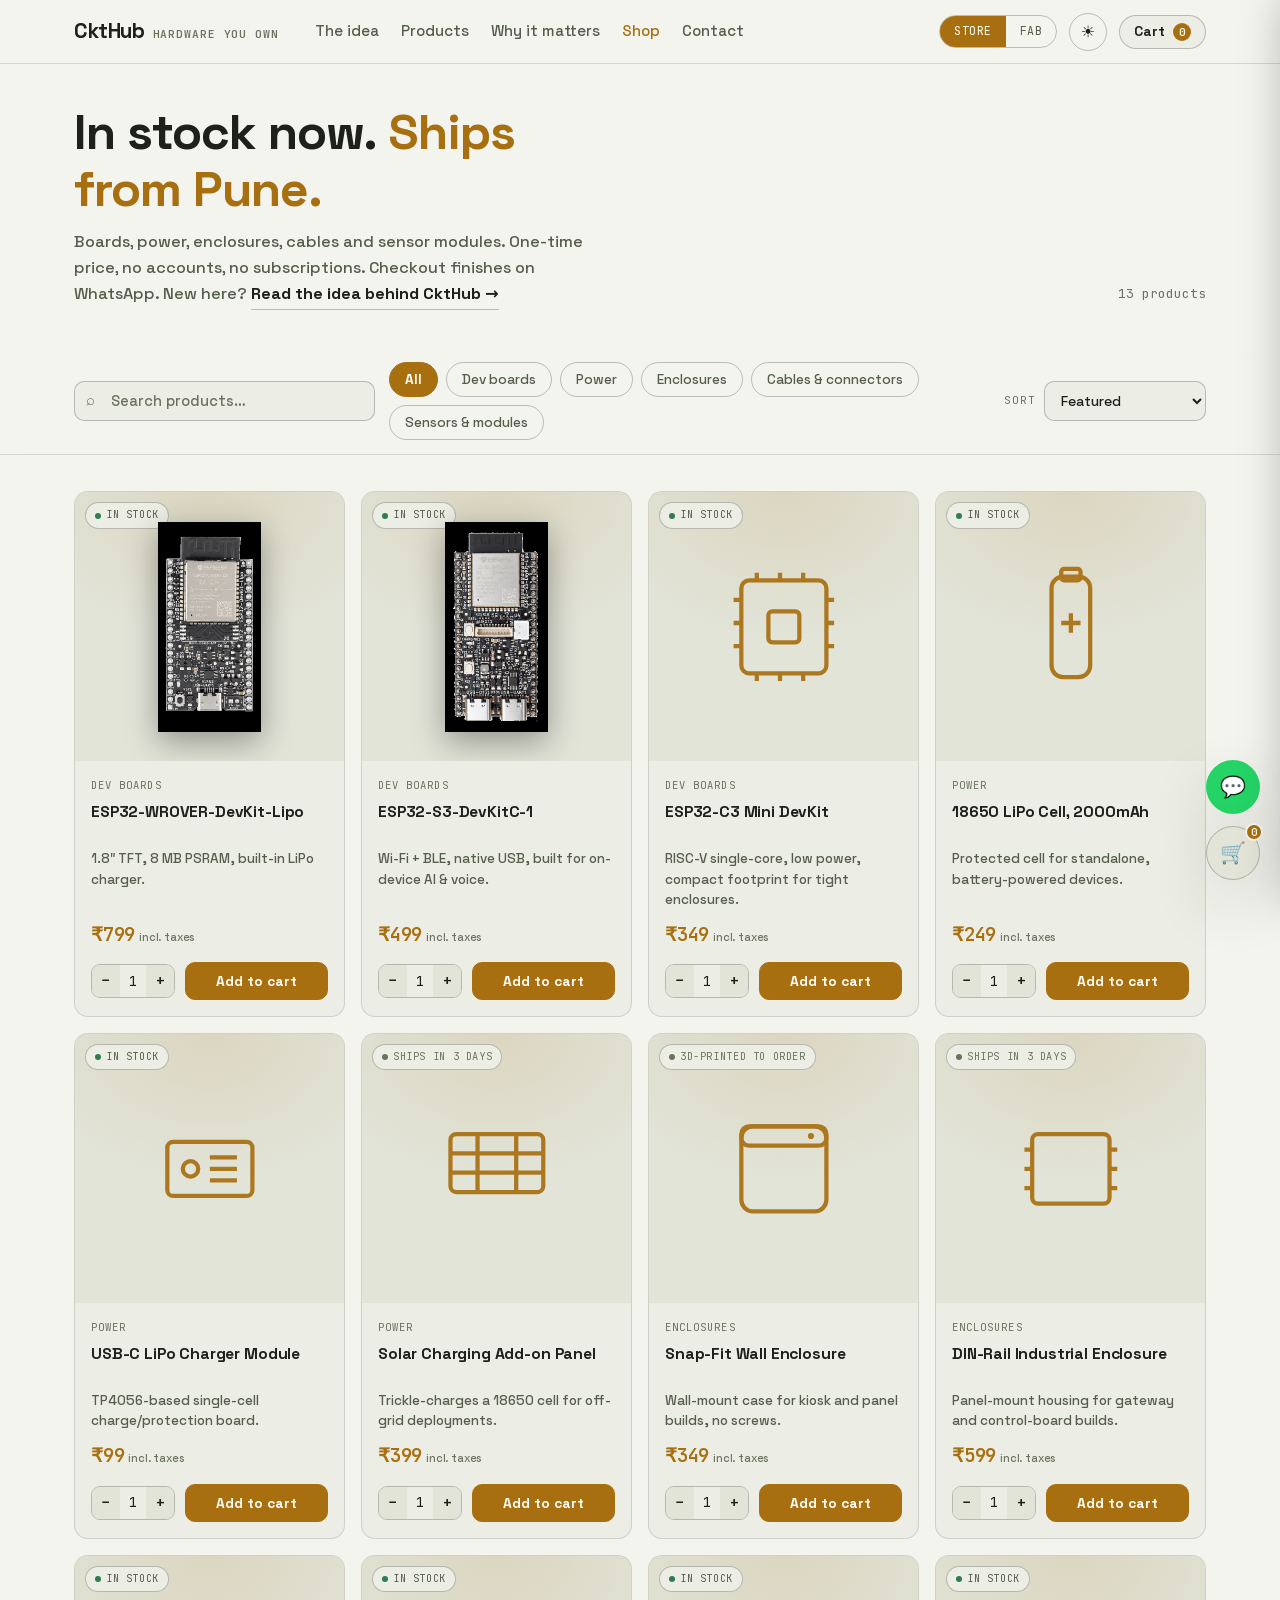
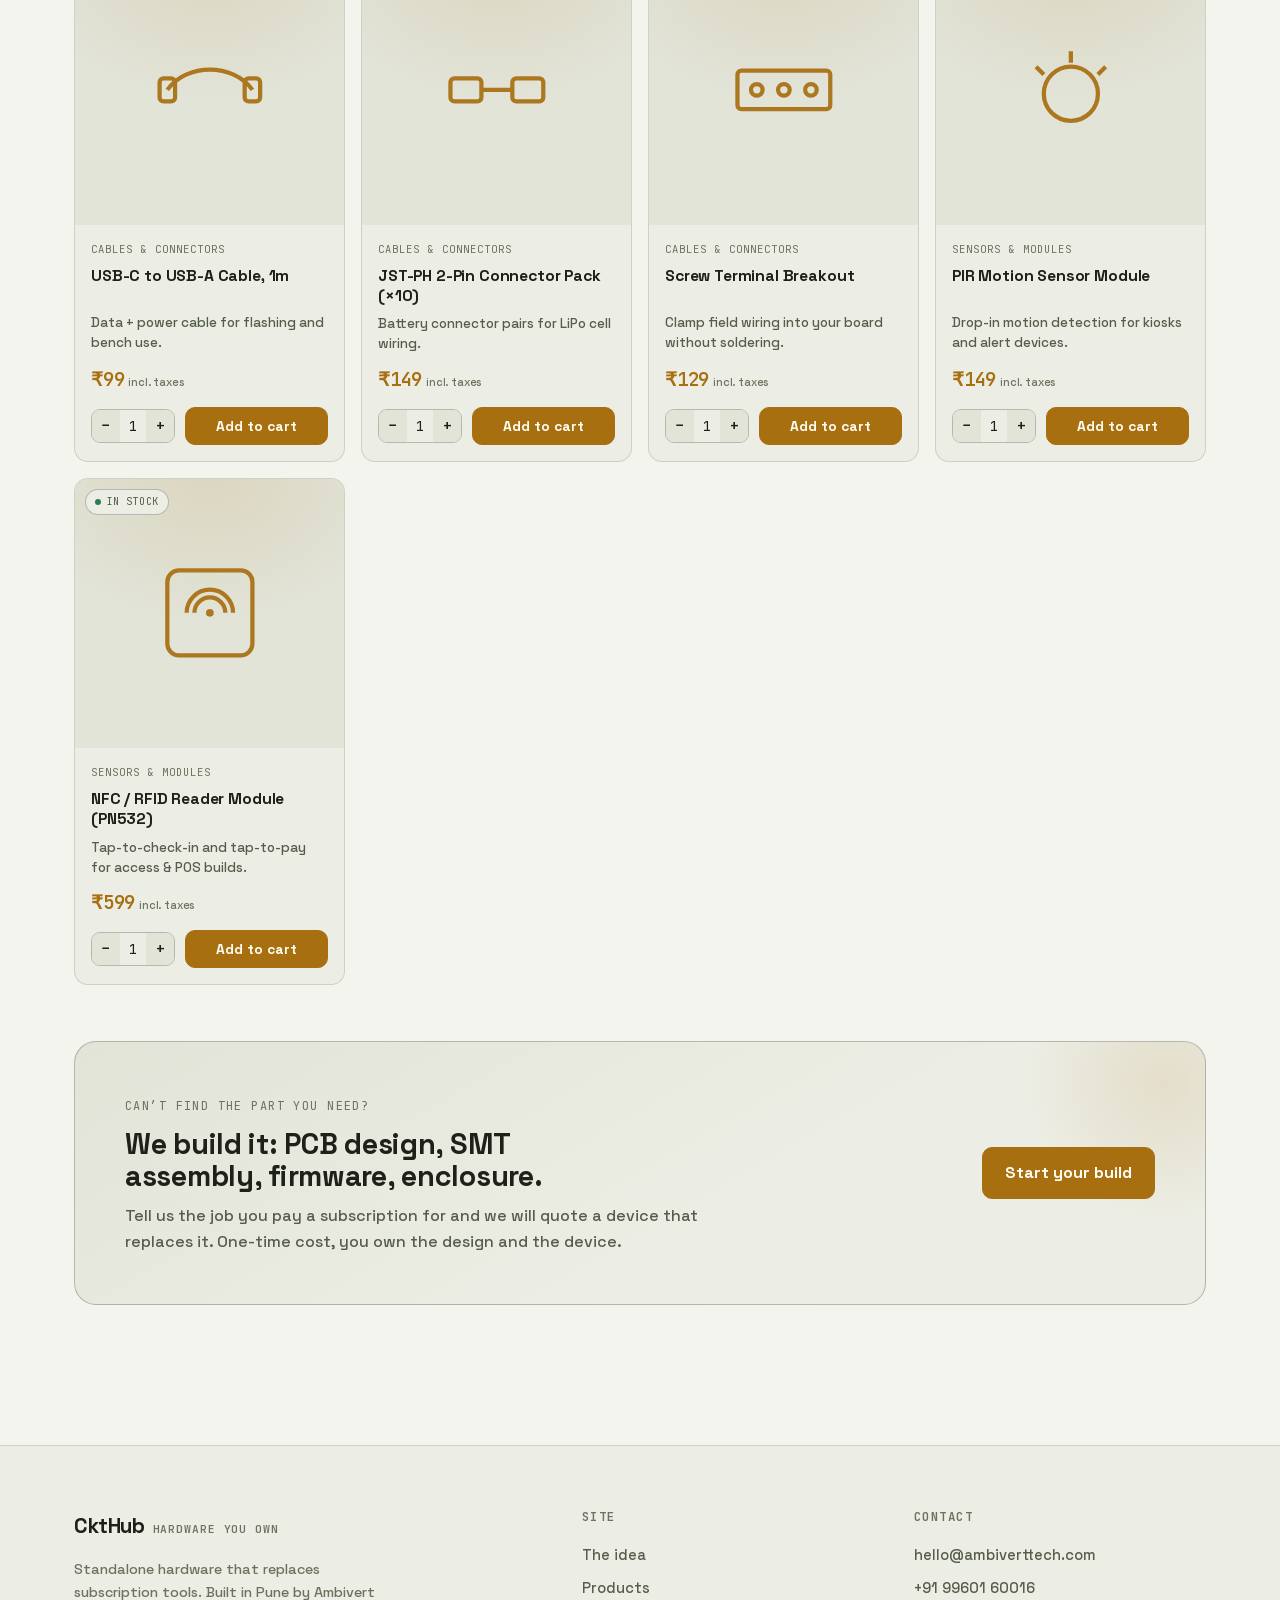
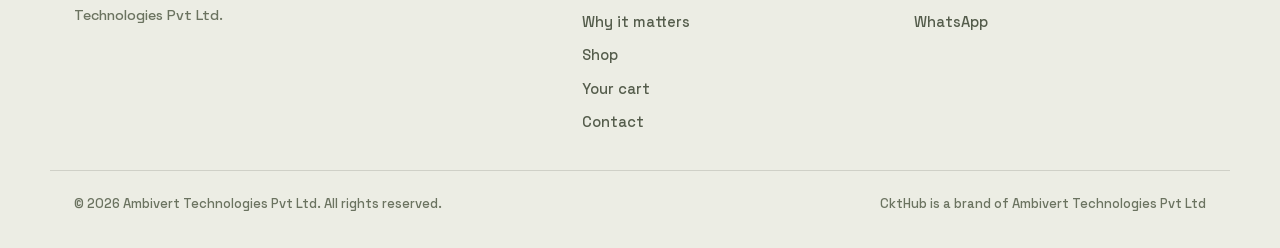
==== index.html @ fc507eec "Add files via upload" ====
<!doctype html>
<html lang="en" data-theme="dark">
<head>
<meta charset="UTF-8">
<meta name="viewport" content="width=device-width, initial-scale=1.0">
<title>CktHub — Boards, power, enclosures &amp; connectors. Own the device.</title>
<link rel="icon" href="data:image/svg+xml,%3Csvg xmlns='http://www.w3.org/2000/svg' viewBox='0 0 32 32'%3E%3Crect width='32' height='32' rx='7' fill='%23E3A83C'/%3E%3Ctext x='16' y='22' font-family='Helvetica,Arial,sans-serif' font-size='17' font-weight='700' fill='%23191204' text-anchor='middle'%3EC%3C/text%3E%3C/svg%3E">
<meta name="description" content="Shop CktHub hardware: ESP32 dev boards, power modules, enclosures, cables and sensor breakouts. One-time price, ships from Pune. No subscriptions.">
<meta name="robots" content="index, follow">
<link rel="canonical" href="https://ckthub.com/">
<meta property="og:type" content="website">
<meta property="og:title" content="CktHub — Own the device">
<meta property="og:description" content="ESP32 boards, power, enclosures, cables and sensors. One-time price, ships from Pune.">
<meta property="og:url" content="https://ckthub.com/">
<meta property="og:image" content="https://ckthub.com/wrover-devkit.png">
<meta name="twitter:card" content="summary_large_image">
<meta name="theme-color" content="#0A0D0B">
<script>document.documentElement.classList.add('js');</script>
<style>
@font-face{font-family:'Space Grotesk';font-style:normal;font-weight:500;font-display:swap;src:url(fonts/space-grotesk-latin.woff2) format('woff2')}
@font-face{font-family:'Space Grotesk';font-style:normal;font-weight:700;font-display:swap;src:url(fonts/space-grotesk-latin.woff2) format('woff2')}
@font-face{font-family:'JetBrains Mono';font-style:normal;font-weight:400;font-display:swap;src:url(fonts/jetbrains-mono-latin.woff2) format('woff2')}
@font-face{font-family:'JetBrains Mono';font-style:normal;font-weight:600;font-display:swap;src:url(fonts/jetbrains-mono-latin.woff2) format('woff2')}

/* ============ tokens (same as index.html) ============ */
:root{
  --bg:#0A0D0B; --bg-2:#10140F; --bg-3:#161B14;
  --line:rgba(233,237,220,.10); --line-2:rgba(233,237,220,.18);
  --text:#EAEDE2; --text-2:#A7AE9F; --text-3:#8A9280;
  --accent:#E3A83C; --accent-ink:#191204; --accent-soft:rgba(227,168,60,.13);
  --ok:#63C48F; --bad:#E06C4F;
  --r:14px;
  --fd:'Space Grotesk',system-ui,-apple-system,'Segoe UI',sans-serif;
  --fm:'JetBrains Mono',ui-monospace,SFMono-Regular,Menlo,monospace;
  --shadow:0 24px 70px rgba(0,0,0,.5);
  --maxw:1180px;
  --nav-h:64px;
}
[data-theme="light"]{
  --bg:#F4F4EE; --bg-2:#ECEDE4; --bg-3:#E2E4D8;
  --line:rgba(29,33,26,.14); --line-2:rgba(29,33,26,.26);
  --text:#1D211A; --text-2:#555D4C; --text-3:#6B7360;
  --accent:#A86F10; --accent-ink:#FFFDF4; --accent-soft:rgba(168,111,16,.12);
  --ok:#2E7D4F; --bad:#B23A1E;
  --shadow:0 24px 60px rgba(40,50,30,.16);
}

/* ============ base ============ */
*,*::before,*::after{box-sizing:border-box}
html{scroll-behavior:smooth}
body{margin:0;background:var(--bg);color:var(--text);font-family:var(--fd);font-size:16px;line-height:1.6;-webkit-font-smoothing:antialiased;transition:background .3s,color .3s}
::selection{background:var(--accent);color:var(--accent-ink)}
img,svg{max-width:100%;display:block}
a{color:inherit}
h1,h2,h3,h4{margin:0;line-height:1.14;letter-spacing:-.01em;font-weight:700}
p{margin:0}
button{font-family:inherit;cursor:pointer}
.wrap{max-width:var(--maxw);margin:0 auto;padding:0 24px}
:focus-visible{outline:2px solid var(--accent);outline-offset:2px;border-radius:4px}
.skip-link{position:absolute;left:-999px;top:8px;z-index:200;background:var(--accent);color:var(--accent-ink);padding:8px 14px;border-radius:8px;font-weight:700;text-decoration:none}
.skip-link:focus{left:8px}
.js .rv{opacity:0;transform:translateY(16px);transition:opacity .55s cubic-bezier(.16,1,.3,1),transform .55s cubic-bezier(.16,1,.3,1)}
.js .rv.in{opacity:1;transform:none}

/* ============ buttons ============ */
.btn{display:inline-flex;align-items:center;justify-content:center;gap:8px;background:var(--accent);color:var(--accent-ink);border:1px solid var(--accent);border-radius:10px;padding:12px 22px;font-weight:700;font-size:1rem;text-decoration:none;transition:transform .18s cubic-bezier(.16,1,.3,1),box-shadow .18s,filter .18s;white-space:nowrap}
.btn:hover{filter:brightness(1.07);box-shadow:0 8px 28px var(--accent-soft)}
.btn:active{transform:scale(.97)}
.btn.ghost{background:transparent;color:var(--text);border-color:var(--line-2)}
.btn.ghost:hover{border-color:var(--accent);color:var(--accent)}
.btn.sm{padding:9px 16px;font-size:.88rem;border-radius:9px}
.tlink{display:inline-flex;align-items:center;gap:6px;color:var(--text);font-weight:700;text-decoration:none;border-bottom:1px solid var(--line-2);padding-bottom:2px;transition:color .2s,border-color .2s}
.tlink:hover{color:var(--accent);border-color:var(--accent)}

/* ============ nav ============ */
.nav{position:fixed;inset:0 0 auto 0;z-index:90;height:var(--nav-h);background:color-mix(in srgb,var(--bg) 84%,transparent);backdrop-filter:blur(14px);-webkit-backdrop-filter:blur(14px);border-bottom:1px solid var(--line)}
@media (prefers-reduced-transparency:reduce){.nav{background:var(--bg)}}
.nav-in{max-width:var(--maxw);margin:0 auto;padding:0 24px;height:100%;display:flex;align-items:center;gap:28px}
.brand{display:flex;align-items:baseline;gap:8px;text-decoration:none;font-weight:700;font-size:1.3rem;letter-spacing:-.02em}
.brand .tag{font-family:var(--fm);font-size:.7rem;color:var(--text-3);letter-spacing:.08em;text-transform:uppercase}
.navlinks{display:flex;gap:22px;list-style:none;margin:0;padding:0;margin-left:8px}
.navlinks a{color:var(--text-2);text-decoration:none;font-size:.95rem;font-weight:500;transition:color .2s}
.navlinks a:hover{color:var(--accent)}
.navlinks a.active{color:var(--accent)}
.nav-right{margin-left:auto;display:flex;align-items:center;gap:12px}
.seg{display:flex;border:1px solid var(--line-2);border-radius:999px;overflow:hidden}
.seg a{font-family:var(--fm);font-size:.72rem;text-decoration:none;padding:6px 14px;color:var(--text-2);letter-spacing:.04em;text-transform:uppercase}
.seg a.active{background:var(--accent);color:var(--accent-ink)}
.seg a:not(.active):hover{color:var(--text)}
.icon-btn{background:transparent;border:1px solid var(--line-2);border-radius:999px;width:38px;height:38px;display:inline-flex;align-items:center;justify-content:center;color:var(--text);font-size:1rem;transition:border-color .2s,color .2s}
.icon-btn:hover{border-color:var(--accent);color:var(--accent)}
.cart-chip{display:inline-flex;align-items:center;gap:8px;background:var(--bg-2);border:1px solid var(--line-2);color:var(--text);border-radius:999px;padding:7px 14px;font-size:.85rem;font-weight:600;transition:border-color .2s}
.cart-chip:hover{border-color:var(--accent)}
.cart-chip .cnt{background:var(--accent);color:var(--accent-ink);border-radius:999px;font-family:var(--fm);font-size:.7rem;min-width:18px;height:18px;display:inline-flex;align-items:center;justify-content:center;padding:0 5px}
.burger{display:none;background:none;border:none;color:var(--text);font-size:1.3rem;width:38px;height:38px}
.mobile-menu{position:fixed;top:var(--nav-h);left:0;right:0;z-index:89;background:var(--bg);border-bottom:1px solid var(--line);display:none;flex-direction:column;padding:12px 24px 18px}
.mobile-menu.open{display:flex}
.mobile-menu a{padding:10px 0;color:var(--text);text-decoration:none;font-weight:600;border-bottom:1px solid var(--line)}
.mobile-menu a:last-child{border-bottom:none}
.mobile-menu .seg{width:fit-content;margin-top:12px}

/* ============ shop hero ============ */
.shop-hero{max-width:var(--maxw);margin:0 auto;padding:calc(var(--nav-h) + 40px) 24px 8px;display:flex;align-items:flex-end;justify-content:space-between;gap:24px;flex-wrap:wrap}
.shop-hero h1{font-size:clamp(2rem,4.4vw,3.1rem);letter-spacing:-.02em;max-width:16ch}
.shop-hero h1 .up{color:var(--accent)}
.shop-hero p{color:var(--text-2);max-width:48ch;margin-top:12px;font-size:1.02rem}
.shop-hero .count{font-family:var(--fm);font-size:.82rem;color:var(--text-3);white-space:nowrap;padding-bottom:6px}

/* ============ toolbar ============ */
.toolbar{position:sticky;top:var(--nav-h);z-index:40;background:color-mix(in srgb,var(--bg) 92%,transparent);backdrop-filter:blur(10px);border-bottom:1px solid var(--line);margin-top:30px}
.toolbar-in{max-width:var(--maxw);margin:0 auto;padding:14px 24px;display:flex;align-items:center;gap:14px;flex-wrap:wrap}
.search{position:relative;flex:1;min-width:200px;max-width:320px}
.search input{width:100%;background:var(--bg-2);border:1px solid var(--line-2);border-radius:10px;padding:10px 14px 10px 36px;color:var(--text);font-family:var(--fd);font-size:.92rem}
.search input::placeholder{color:var(--text-3)}
.search input:focus{outline:2px solid var(--accent);outline-offset:1px}
.search .ic{position:absolute;left:12px;top:50%;transform:translateY(-50%);color:var(--text-3);font-size:.92rem;pointer-events:none}
.cat-tabs{display:flex;gap:8px;flex-wrap:wrap;flex:2}
.cat-tabs button{background:transparent;border:1px solid var(--line-2);border-radius:999px;padding:8px 15px;font-size:.85rem;color:var(--text-2);transition:all .2s;font-weight:500;white-space:nowrap}
.cat-tabs button:hover{color:var(--text);border-color:var(--accent)}
.cat-tabs button.on{background:var(--accent);border-color:var(--accent);color:var(--accent-ink);font-weight:700}
.sortwrap{margin-left:auto;display:flex;align-items:center;gap:8px}
.sortwrap label{font-family:var(--fm);font-size:.7rem;letter-spacing:.08em;text-transform:uppercase;color:var(--text-3)}
.sortwrap select{background:var(--bg-2);border:1px solid var(--line-2);border-radius:10px;padding:9px 12px;color:var(--text);font-family:var(--fd);font-size:.88rem}

/* ============ product grid ============ */
.shop-sec{max-width:var(--maxw);margin:0 auto;padding:36px 24px 30px}
.product-grid{display:grid;grid-template-columns:repeat(4,1fr);gap:16px}
.p-card{display:flex;flex-direction:column;background:var(--bg-2);border:1px solid var(--line);border-radius:var(--r);overflow:hidden;transition:border-color .22s,transform .22s,box-shadow .22s}
.p-card:hover{border-color:var(--line-2);transform:translateY(-3px);box-shadow:0 14px 34px rgba(0,0,0,.22)}
.p-media{position:relative;aspect-ratio:1/1;background:radial-gradient(120% 90% at 50% 0%,var(--accent-soft) 0%,transparent 60%),var(--bg-3);display:flex;align-items:center;justify-content:center;overflow:hidden}
.p-media img{width:78%;height:78%;object-fit:contain;filter:drop-shadow(0 10px 16px rgba(0,0,0,.35))}
.p-media svg{width:46%;height:46%;color:var(--accent);opacity:.92}
.p-stock{position:absolute;top:10px;left:10px;font-family:var(--fm);font-size:.64rem;letter-spacing:.06em;text-transform:uppercase;background:var(--bg-2);border:1px solid var(--line-2);color:var(--text-2);border-radius:999px;padding:4px 9px;display:flex;align-items:center;gap:5px}
.p-stock .led{width:6px;height:6px;border-radius:50%;background:var(--ok)}
.p-stock.made{color:var(--text-3)}
.p-stock.made .led{background:var(--text-3)}
.p-body{display:flex;flex-direction:column;gap:8px;padding:16px;flex:1}
.p-cat{font-family:var(--fm);font-size:.66rem;letter-spacing:.1em;text-transform:uppercase;color:var(--text-3)}
.p-body h3{font-size:.98rem;line-height:1.3;min-height:2.5em}
.p-desc{color:var(--text-2);font-size:.84rem;line-height:1.5;flex:1}
.p-price{font-family:var(--fm);font-weight:700;font-size:1.18rem;color:var(--accent);letter-spacing:-.01em;margin-top:2px}
.p-price small{display:inline-block;margin-left:4px;font-family:var(--fd);font-size:.68rem;font-weight:500;color:var(--text-3)}
.p-actions{display:flex;align-items:center;justify-content:space-between;gap:10px;margin-top:4px}
.qty{display:inline-flex;align-items:center;border:1px solid var(--line-2);border-radius:9px;overflow:hidden}
.qty button{background:var(--bg-3);border:none;color:var(--text);width:28px;height:32px;font-size:1rem;line-height:1;transition:color .2s,background .2s}
.qty button:hover{color:var(--accent)}
.qty .qval{font-family:var(--fm);font-size:.88rem;min-width:26px;text-align:center}
.p-card .btn.add{padding:9px 14px;font-size:.86rem;flex:1}
.no-results{grid-column:1/-1;text-align:center;padding:70px 20px;color:var(--text-3)}
.no-results b{display:block;color:var(--text);font-size:1.1rem;margin-bottom:8px}

/* ============ build band ============ */
.build-band{max-width:var(--maxw);margin:56px auto 0;padding:clamp(30px,5vw,50px);display:flex;align-items:center;justify-content:space-between;gap:30px;flex-wrap:wrap;border:1px solid var(--line-2);border-radius:22px;background:linear-gradient(150deg,var(--bg-3),var(--bg-2) 60%);position:relative;overflow:hidden}
.build-band::before{content:"";position:absolute;right:-110px;top:-110px;width:300px;height:300px;border-radius:50%;background:radial-gradient(circle,var(--accent-soft),transparent 65%);pointer-events:none}
.build-band .rk{font-family:var(--fm);font-size:.74rem;letter-spacing:.12em;text-transform:uppercase;color:var(--text-3)}
.build-band h3{font-size:clamp(1.3rem,2.3vw,1.8rem);max-width:26ch;margin-top:10px}
.build-band p{color:var(--text-2);max-width:56ch;margin-top:10px}
.build-band .btn{position:relative;z-index:1}

/* ============ footer ============ */
footer{border-top:1px solid var(--line);background:var(--bg-2);margin-top:110px}
.foot-in{max-width:var(--maxw);margin:0 auto;padding:64px 24px 30px;display:grid;grid-template-columns:1.6fr 1fr 1fr;gap:40px}
.f-brand p{margin-top:14px;color:var(--text-3);font-size:.9rem;max-width:36ch}
.f-col h4{font-size:.78rem;font-family:var(--fm);letter-spacing:.12em;text-transform:uppercase;color:var(--text-3);margin-bottom:14px}
.f-col a{display:block;color:var(--text-2);text-decoration:none;font-size:.92rem;padding:5px 0;transition:color .2s}
.f-col a:hover{color:var(--accent)}
.f-base{max-width:var(--maxw);margin:0 auto;padding:22px 24px 34px;display:flex;justify-content:space-between;gap:14px;flex-wrap:wrap;border-top:1px solid var(--line);color:var(--text-3);font-size:.82rem}

/* ============ FABs / cart / toast ============ */
.fab{position:fixed;right:20px;bottom:20px;z-index:80;width:54px;height:54px;border-radius:50%;border:1px solid var(--line-2);background:var(--bg-3);box-shadow:var(--shadow);display:inline-flex;align-items:center;justify-content:center;font-size:1.3rem;transition:transform .18s,filter .2s}
.fab:hover{transform:translateY(-2px);filter:brightness(1.06)}
.fab.wa{right:20px;bottom:86px;border-color:rgba(37,211,102,.35);background:#25D366;color:#04210F}
.fab.wa:hover{filter:saturate(1.15) brightness(1.04)}
.fab .cnt{position:absolute;top:-4px;right:-4px;background:var(--accent);color:var(--accent-ink);font-family:var(--fm);font-size:.66rem;font-weight:700;min-width:18px;height:18px;border-radius:999px;display:flex;align-items:center;justify-content:center;padding:0 4px;border:2px solid var(--bg)}
.drawer-overlay{position:fixed;inset:0;background:rgba(0,0,0,.55);z-index:95}
.drawer-overlay[hidden]{display:none}
.drawer{position:fixed;top:0;right:0;bottom:0;width:min(420px,100vw);background:var(--bg-2);border-left:1px solid var(--line-2);z-index:96;transform:translateX(105%);transition:transform .3s cubic-bezier(.16,1,.3,1);display:flex;flex-direction:column;box-shadow:-18px 0 40px rgba(0,0,0,.25)}
.drawer.open{transform:none}
.drawer-head{display:flex;align-items:center;justify-content:space-between;padding:20px 24px;border-bottom:1px solid var(--line)}
.drawer-head h3{font-size:1.15rem}
.drawer .x{background:none;border:none;color:var(--text-2);font-size:1.3rem;width:34px;height:34px;border-radius:8px}
.drawer .x:hover{color:var(--text)}
.drawer-body{flex:1;overflow-y:auto;padding:10px 24px}
.empty{padding:46px 10px;text-align:center;color:var(--text-3);font-size:.95rem}
.empty a{color:var(--accent)}
.items{display:flex;flex-direction:column}
.i{display:grid;grid-template-columns:1fr auto auto auto;align-items:center;gap:14px;padding:18px 0;border-bottom:1px solid var(--line)}
.i-n{display:flex;flex-direction:column;gap:3px}
.i-n b{font-size:.95rem;line-height:1.25}
.i-u{font-family:var(--fm);font-size:.72rem;color:var(--text-3)}
.i-q{display:flex;align-items:center;gap:8px}
.i-q .q{width:26px;height:26px;border-radius:7px;border:1px solid var(--line-2);background:var(--bg-3);color:var(--text);font-size:.95rem;line-height:1}
.i-q .q:hover{border-color:var(--accent)}
.i-q span{font-family:var(--fm);font-size:.9rem;min-width:20px;text-align:center}
.i-t{font-family:var(--fm);font-weight:700;color:var(--text);min-width:64px;text-align:right}
.i-x{background:none;border:none;color:var(--text-3);font-size:1rem;padding:4px}
.i-x:hover{color:var(--bad)}
.drawer-foot{border-top:1px solid var(--line);padding:18px 24px 24px;display:flex;flex-direction:column;gap:10px}
.drawer-total{display:flex;justify-content:space-between;align-items:baseline;font-size:1.05rem}
.drawer-total b{font-family:var(--fm);font-size:1.3rem}
.drawer-note{font-size:.78rem;color:var(--text-3)}
.drawer-full{font-size:.8rem;color:var(--text-2);text-align:center;text-decoration:underline;padding:2px 0;transition:color .2s}
.drawer-full:hover{color:var(--accent)}
.toast{position:fixed;left:50%;bottom:26px;transform:translate(-50%,80px);background:var(--bg-3);border:1px solid var(--line-2);color:var(--text);padding:13px 22px;border-radius:12px;font-size:.92rem;z-index:99;opacity:0;transition:all .3s cubic-bezier(.16,1,.3,1);box-shadow:var(--shadow);pointer-events:none;text-align:center;max-width:calc(100vw - 40px)}
.toast.show{transform:translate(-50%,0);opacity:1}
.no-scroll{overflow:hidden}

/* ============ responsive ============ */
@media (max-width:1024px){
  .product-grid{grid-template-columns:repeat(3,1fr)}
  .foot-in{grid-template-columns:1.4fr 1fr 1fr}
}
@media (max-width:760px){
  .navlinks{display:none}
  .burger{display:inline-flex}
  .nav-right .seg{display:none}
  .nav-in{gap:12px}
  .brand .tag{display:none}
  .product-grid{grid-template-columns:repeat(2,1fr)}
  .toolbar{position:static}
  .sortwrap{margin-left:0;width:100%;justify-content:space-between}
  .foot-in{grid-template-columns:1fr;gap:30px}
  .fab{width:48px;height:48px;font-size:1.15rem;right:14px;bottom:14px}
  .fab.wa{right:14px;bottom:74px}
}
@media (max-width:460px){
  .product-grid{grid-template-columns:1fr}
  .p-actions{flex-direction:column;align-items:stretch}
  .qty{justify-content:center}
}

/* ============ reduced motion ============ */
@media (prefers-reduced-motion: reduce){
  html{scroll-behavior:auto}
  *,*::before,*::after{animation-duration:.01ms !important;animation-iteration-count:1 !important;transition-duration:.01ms !important}
  .js .rv{opacity:1;transform:none}
}
</style>
<script type="application/ld+json">
{
  "@context":"https://schema.org",
  "@graph":[
    {"@type":"Organization","@id":"https://ckthub.com/#org","name":"Ambivert Technologies Private Limited","brand":{"@type":"Brand","name":"CktHub"},"url":"https://ckthub.com/","email":"hello@ambiverttech.com","telephone":"+91-99601-60016"},
    {"@type":"WebPage","@id":"https://ckthub.com/#page","url":"https://ckthub.com/","name":"CktHub — Own the device","isPartOf":{"@id":"https://ckthub.com/#website"}},
    {"@type":"Product","name":"ESP32-WROVER-DevKit-Lipo","description":"ESP32 development board with built-in LiPo charger and battery sensing. 4MB flash, up to 8MB PSRAM.","brand":{"@type":"Brand","name":"CktHub"},"offers":{"@type":"Offer","price":"799","priceCurrency":"INR","availability":"https://schema.org/InStock"}},
    {"@type":"Product","name":"ESP32-S3-DevKitC-1","description":"ESP32-S3 module dev kit, Wi-Fi + BLE, native USB, built for on-device AI and voice.","brand":{"@type":"Brand","name":"CktHub"},"offers":{"@type":"Offer","price":"499","priceCurrency":"INR","availability":"https://schema.org/InStock"}}
  ]
}
</script>
</head>
<body>
<a class="skip-link" href="#main">Skip to content</a>

<header class="nav">
  <div class="nav-in">
    <a class="brand" href="index.html">CktHub<span class="tag">hardware you own</span></a>
    <nav class="navlinks" aria-label="Main navigation">
      <a href="prototype.html#idea">The idea</a>
      <a href="prototype.html#products">Products</a>
      <a href="prototype.html#why">Why it matters</a>
      <a href="index.html" class="active" aria-current="page">Shop</a>
      <a href="prototype.html#contact">Contact</a>
    </nav>
    <div class="nav-right">
      <div class="seg" role="tablist" aria-label="Switch between store and fab">
        <a href="index.html" class="active" aria-current="page">Store</a>
        <a href="fab.html">Fab</a>
      </div>
      <button class="icon-btn" id="themeBtn" aria-label="Switch between dark and light theme" title="Switch theme">☾</button>
      <button class="cart-chip" onclick="openCart()" aria-label="Open cart">Cart <span class="cnt" id="navCartCount">0</span></button>
      <button class="burger" id="burger" aria-label="Open menu" aria-expanded="false">☰</button>
    </div>
  </div>
</header>
<div class="mobile-menu" id="mobileMenu">
  <a href="prototype.html#idea">The idea</a>
  <a href="prototype.html#products">Products</a>
  <a href="prototype.html#why">Why it matters</a>
  <a href="index.html">Shop</a>
  <a href="prototype.html#contact">Contact</a>
  <div class="seg">
    <a href="index.html" class="active">Store</a>
    <a href="fab.html">Fab</a>
  </div>
</div>

<main id="main">

<section class="shop-hero">
  <div>
    <h1 class="rv">In stock now. <span class="up">Ships from Pune.</span></h1>
    <p class="rv">Boards, power, enclosures, cables and sensor modules. One-time price, no accounts, no subscriptions. Checkout finishes on WhatsApp. New here? <a class="tlink" href="prototype.html">Read the idea behind CktHub →</a></p>
  </div>
  <span class="count" id="resultCount">13 products</span>
</section>

<div class="toolbar">
  <div class="toolbar-in">
    <div class="search">
      <span class="ic">⌕</span>
      <input type="text" id="searchInput" placeholder="Search products…" aria-label="Search products">
    </div>
    <div class="cat-tabs" id="catTabs" role="tablist" aria-label="Filter by category">
      <button type="button" class="on" data-cat="all" role="tab" aria-selected="true">All</button>
      <button type="button" data-cat="boards" role="tab" aria-selected="false">Dev boards</button>
      <button type="button" data-cat="power" role="tab" aria-selected="false">Power</button>
      <button type="button" data-cat="enclosures" role="tab" aria-selected="false">Enclosures</button>
      <button type="button" data-cat="cables" role="tab" aria-selected="false">Cables &amp; connectors</button>
      <button type="button" data-cat="sensors" role="tab" aria-selected="false">Sensors &amp; modules</button>
    </div>
    <div class="sortwrap">
      <label for="sortSelect">Sort</label>
      <select id="sortSelect">
        <option value="featured">Featured</option>
        <option value="price-asc">Price: low to high</option>
        <option value="price-desc">Price: high to low</option>
        <option value="name">Name A–Z</option>
      </select>
    </div>
  </div>
</div>

<section class="shop-sec" aria-labelledby="shop-title">
  <h2 class="wrap" id="shop-title" style="position:absolute;left:-9999px">Shop products</h2>
  <div class="product-grid" id="productGrid">

    <!-- DEV BOARDS -->
    <article class="p-card rv" data-pid="wrover" data-cat="boards" data-name="ESP32-WROVER-DevKit-Lipo" data-price="799" data-order="1">
      <div class="p-media"><span class="p-stock"><span class="led"></span>In stock</span><img src="img/wrover-board.webp" alt="ESP32-WROVER-DevKit-Lipo board" loading="lazy"></div>
      <div class="p-body">
        <span class="p-cat">Dev boards</span>
        <h3>ESP32-WROVER-DevKit-Lipo</h3>
        <p class="p-desc">1.8&Prime; TFT, 8&nbsp;MB PSRAM, built-in LiPo charger.</p>
        <div class="p-price">₹799<small>incl. taxes</small></div>
        <div class="p-actions">
          <div class="qty" data-qty="1"><button type="button" class="minus" aria-label="Decrease quantity">−</button><span class="qval">1</span><button type="button" class="plus" aria-label="Increase quantity">+</button></div>
          <button class="btn add" data-add="wrover">Add to cart</button>
        </div>
      </div>
    </article>

    <article class="p-card rv" data-pid="s3" data-cat="boards" data-name="ESP32-S3-DevKitC-1" data-price="499" data-order="2">
      <div class="p-media"><span class="p-stock"><span class="led"></span>In stock</span><img src="img/s3-devkit.webp" alt="ESP32-S3-DevKitC-1 board" loading="lazy"></div>
      <div class="p-body">
        <span class="p-cat">Dev boards</span>
        <h3>ESP32-S3-DevKitC-1</h3>
        <p class="p-desc">Wi-Fi + BLE, native USB, built for on-device AI &amp; voice.</p>
        <div class="p-price">₹499<small>incl. taxes</small></div>
        <div class="p-actions">
          <div class="qty" data-qty="1"><button type="button" class="minus" aria-label="Decrease quantity">−</button><span class="qval">1</span><button type="button" class="plus" aria-label="Increase quantity">+</button></div>
          <button class="btn add" data-add="s3">Add to cart</button>
        </div>
      </div>
    </article>

    <article class="p-card rv" data-pid="c3" data-cat="boards" data-name="ESP32-C3 Mini DevKit" data-price="349" data-order="3">
      <div class="p-media"><span class="p-stock"><span class="led"></span>In stock</span>
        <svg viewBox="0 0 64 64" fill="none" stroke="currentColor" stroke-width="2.2" aria-hidden="true"><rect x="10" y="8" width="44" height="48" rx="4"/><path d="M18 8v-4M30 8v-4M42 8v-4M18 60v-4M30 60v-4M42 60v-4M10 18h-4M10 30h-4M10 42h-4M54 18h4M54 30h4M54 42h4"/><rect x="24" y="24" width="16" height="16" rx="2"/></svg>
      </div>
      <div class="p-body">
        <span class="p-cat">Dev boards</span>
        <h3>ESP32-C3 Mini DevKit</h3>
        <p class="p-desc">RISC-V single-core, low power, compact footprint for tight enclosures.</p>
        <div class="p-price">₹349<small>incl. taxes</small></div>
        <div class="p-actions">
          <div class="qty" data-qty="1"><button type="button" class="minus" aria-label="Decrease quantity">−</button><span class="qval">1</span><button type="button" class="plus" aria-label="Increase quantity">+</button></div>
          <button class="btn add" data-add="c3">Add to cart</button>
        </div>
      </div>
    </article>

    <!-- POWER -->
    <article class="p-card rv" data-pid="cell18650" data-cat="power" data-name="18650 LiPo Cell 2000mAh" data-price="249" data-order="4">
      <div class="p-media"><span class="p-stock"><span class="led"></span>In stock</span>
        <svg viewBox="0 0 64 64" fill="none" stroke="currentColor" stroke-width="2.2" aria-hidden="true"><rect x="22" y="6" width="20" height="52" rx="6"/><rect x="27" y="2" width="10" height="6" rx="1.5"/><path d="M27 30h10M32 25v10"/></svg>
      </div>
      <div class="p-body">
        <span class="p-cat">Power</span>
        <h3>18650 LiPo Cell, 2000mAh</h3>
        <p class="p-desc">Protected cell for standalone, battery-powered devices.</p>
        <div class="p-price">₹249<small>incl. taxes</small></div>
        <div class="p-actions">
          <div class="qty" data-qty="1"><button type="button" class="minus" aria-label="Decrease quantity">−</button><span class="qval">1</span><button type="button" class="plus" aria-label="Increase quantity">+</button></div>
          <button class="btn add" data-add="cell18650">Add to cart</button>
        </div>
      </div>
    </article>

    <article class="p-card rv" data-pid="tp4056" data-cat="power" data-name="USB-C LiPo Charger Module" data-price="99" data-order="5">
      <div class="p-media"><span class="p-stock"><span class="led"></span>In stock</span>
        <svg viewBox="0 0 64 64" fill="none" stroke="currentColor" stroke-width="2.2" aria-hidden="true"><rect x="10" y="18" width="44" height="28" rx="3"/><circle cx="22" cy="32" r="4"/><path d="M32 26h14M32 32h14M32 38h14"/></svg>
      </div>
      <div class="p-body">
        <span class="p-cat">Power</span>
        <h3>USB-C LiPo Charger Module</h3>
        <p class="p-desc">TP4056-based single-cell charge/protection board.</p>
        <div class="p-price">₹99<small>incl. taxes</small></div>
        <div class="p-actions">
          <div class="qty" data-qty="1"><button type="button" class="minus" aria-label="Decrease quantity">−</button><span class="qval">1</span><button type="button" class="plus" aria-label="Increase quantity">+</button></div>
          <button class="btn add" data-add="tp4056">Add to cart</button>
        </div>
      </div>
    </article>

    <article class="p-card rv" data-pid="solar" data-cat="power" data-name="Solar Charging Add-on Panel" data-price="399" data-order="6">
      <div class="p-media"><span class="p-stock made"><span class="led"></span>Ships in 3 days</span>
        <svg viewBox="0 0 64 64" fill="none" stroke="currentColor" stroke-width="2.2" aria-hidden="true"><rect x="8" y="14" width="48" height="30" rx="3"/><path d="M8 24h48M8 34h48M22 14v30M42 14v30"/></svg>
      </div>
      <div class="p-body">
        <span class="p-cat">Power</span>
        <h3>Solar Charging Add-on Panel</h3>
        <p class="p-desc">Trickle-charges a 18650 cell for off-grid deployments.</p>
        <div class="p-price">₹399<small>incl. taxes</small></div>
        <div class="p-actions">
          <div class="qty" data-qty="1"><button type="button" class="minus" aria-label="Decrease quantity">−</button><span class="qval">1</span><button type="button" class="plus" aria-label="Increase quantity">+</button></div>
          <button class="btn add" data-add="solar">Add to cart</button>
        </div>
      </div>
    </article>

    <!-- ENCLOSURES -->
    <article class="p-card rv" data-pid="wallcase" data-cat="enclosures" data-name="Snap-Fit Wall Enclosure" data-price="349" data-order="7">
      <div class="p-media"><span class="p-stock made"><span class="led"></span>3D-printed to order</span>
        <svg viewBox="0 0 64 64" fill="none" stroke="currentColor" stroke-width="2.2" aria-hidden="true"><rect x="10" y="10" width="44" height="44" rx="6"/><rect x="10" y="10" width="44" height="10" rx="4"/><circle cx="46" cy="15" r="1.6" fill="currentColor" stroke="none"/></svg>
      </div>
      <div class="p-body">
        <span class="p-cat">Enclosures</span>
        <h3>Snap-Fit Wall Enclosure</h3>
        <p class="p-desc">Wall-mount case for kiosk and panel builds, no screws.</p>
        <div class="p-price">₹349<small>incl. taxes</small></div>
        <div class="p-actions">
          <div class="qty" data-qty="1"><button type="button" class="minus" aria-label="Decrease quantity">−</button><span class="qval">1</span><button type="button" class="plus" aria-label="Increase quantity">+</button></div>
          <button class="btn add" data-add="wallcase">Add to cart</button>
        </div>
      </div>
    </article>

    <article class="p-card rv" data-pid="dinrail" data-cat="enclosures" data-name="DIN-Rail Industrial Enclosure" data-price="599" data-order="8">
      <div class="p-media"><span class="p-stock made"><span class="led"></span>Ships in 3 days</span>
        <svg viewBox="0 0 64 64" fill="none" stroke="currentColor" stroke-width="2.2" aria-hidden="true"><rect x="12" y="14" width="40" height="36" rx="3"/><path d="M8 22h4M8 32h4M8 42h4M52 22h4M52 32h4M52 42h4"/></svg>
      </div>
      <div class="p-body">
        <span class="p-cat">Enclosures</span>
        <h3>DIN-Rail Industrial Enclosure</h3>
        <p class="p-desc">Panel-mount housing for gateway and control-board builds.</p>
        <div class="p-price">₹599<small>incl. taxes</small></div>
        <div class="p-actions">
          <div class="qty" data-qty="1"><button type="button" class="minus" aria-label="Decrease quantity">−</button><span class="qval">1</span><button type="button" class="plus" aria-label="Increase quantity">+</button></div>
          <button class="btn add" data-add="dinrail">Add to cart</button>
        </div>
      </div>
    </article>

    <!-- CABLES & CONNECTORS -->
    <article class="p-card rv" data-pid="usbc" data-cat="cables" data-name="USB-C to USB-A Cable (1m)" data-price="99" data-order="9">
      <div class="p-media"><span class="p-stock"><span class="led"></span>In stock</span>
        <svg viewBox="0 0 64 64" fill="none" stroke="currentColor" stroke-width="2.2" aria-hidden="true"><path d="M10 32c10-14 34-14 44 0"/><rect x="6" y="26" width="8" height="12" rx="2"/><rect x="50" y="26" width="8" height="12" rx="2"/></svg>
      </div>
      <div class="p-body">
        <span class="p-cat">Cables &amp; connectors</span>
        <h3>USB-C to USB-A Cable, 1m</h3>
        <p class="p-desc">Data + power cable for flashing and bench use.</p>
        <div class="p-price">₹99<small>incl. taxes</small></div>
        <div class="p-actions">
          <div class="qty" data-qty="1"><button type="button" class="minus" aria-label="Decrease quantity">−</button><span class="qval">1</span><button type="button" class="plus" aria-label="Increase quantity">+</button></div>
          <button class="btn add" data-add="usbc">Add to cart</button>
        </div>
      </div>
    </article>

    <article class="p-card rv" data-pid="jst" data-cat="cables" data-name="JST-PH 2-Pin Connector Pack (×10)" data-price="149" data-order="10">
      <div class="p-media"><span class="p-stock"><span class="led"></span>In stock</span>
        <svg viewBox="0 0 64 64" fill="none" stroke="currentColor" stroke-width="2.2" aria-hidden="true"><rect x="8" y="26" width="16" height="12" rx="2"/><rect x="40" y="26" width="16" height="12" rx="2"/><path d="M24 32h16"/></svg>
      </div>
      <div class="p-body">
        <span class="p-cat">Cables &amp; connectors</span>
        <h3>JST-PH 2-Pin Connector Pack (×10)</h3>
        <p class="p-desc">Battery connector pairs for LiPo cell wiring.</p>
        <div class="p-price">₹149<small>incl. taxes</small></div>
        <div class="p-actions">
          <div class="qty" data-qty="1"><button type="button" class="minus" aria-label="Decrease quantity">−</button><span class="qval">1</span><button type="button" class="plus" aria-label="Increase quantity">+</button></div>
          <button class="btn add" data-add="jst">Add to cart</button>
        </div>
      </div>
    </article>

    <article class="p-card rv" data-pid="screwterm" data-cat="cables" data-name="Screw Terminal Breakout" data-price="129" data-order="11">
      <div class="p-media"><span class="p-stock"><span class="led"></span>In stock</span>
        <svg viewBox="0 0 64 64" fill="none" stroke="currentColor" stroke-width="2.2" aria-hidden="true"><rect x="8" y="22" width="48" height="20" rx="2"/><circle cx="18" cy="32" r="3"/><circle cx="32" cy="32" r="3"/><circle cx="46" cy="32" r="3"/></svg>
      </div>
      <div class="p-body">
        <span class="p-cat">Cables &amp; connectors</span>
        <h3>Screw Terminal Breakout</h3>
        <p class="p-desc">Clamp field wiring into your board without soldering.</p>
        <div class="p-price">₹129<small>incl. taxes</small></div>
        <div class="p-actions">
          <div class="qty" data-qty="1"><button type="button" class="minus" aria-label="Decrease quantity">−</button><span class="qval">1</span><button type="button" class="plus" aria-label="Increase quantity">+</button></div>
          <button class="btn add" data-add="screwterm">Add to cart</button>
        </div>
      </div>
    </article>

    <!-- SENSORS & MODULES -->
    <article class="p-card rv" data-pid="pir" data-cat="sensors" data-name="PIR Motion Sensor Module" data-price="149" data-order="12">
      <div class="p-media"><span class="p-stock"><span class="led"></span>In stock</span>
        <svg viewBox="0 0 64 64" fill="none" stroke="currentColor" stroke-width="2.2" aria-hidden="true"><circle cx="32" cy="34" r="14"/><path d="M32 12v6M14 20l4 4M50 20l-4 4"/></svg>
      </div>
      <div class="p-body">
        <span class="p-cat">Sensors &amp; modules</span>
        <h3>PIR Motion Sensor Module</h3>
        <p class="p-desc">Drop-in motion detection for kiosks and alert devices.</p>
        <div class="p-price">₹149<small>incl. taxes</small></div>
        <div class="p-actions">
          <div class="qty" data-qty="1"><button type="button" class="minus" aria-label="Decrease quantity">−</button><span class="qval">1</span><button type="button" class="plus" aria-label="Increase quantity">+</button></div>
          <button class="btn add" data-add="pir">Add to cart</button>
        </div>
      </div>
    </article>

    <article class="p-card rv" data-pid="pn532" data-cat="sensors" data-name="NFC/RFID Reader Module" data-price="599" data-order="13">
      <div class="p-media"><span class="p-stock"><span class="led"></span>In stock</span>
        <svg viewBox="0 0 64 64" fill="none" stroke="currentColor" stroke-width="2.2" aria-hidden="true"><rect x="10" y="10" width="44" height="44" rx="6"/><path d="M20 32a12 12 0 0 1 24 0M24 32a8 8 0 0 1 16 0"/><circle cx="32" cy="32" r="2" fill="currentColor" stroke="none"/></svg>
      </div>
      <div class="p-body">
        <span class="p-cat">Sensors &amp; modules</span>
        <h3>NFC / RFID Reader Module (PN532)</h3>
        <p class="p-desc">Tap-to-check-in and tap-to-pay for access &amp; POS builds.</p>
        <div class="p-price">₹599<small>incl. taxes</small></div>
        <div class="p-actions">
          <div class="qty" data-qty="1"><button type="button" class="minus" aria-label="Decrease quantity">−</button><span class="qval">1</span><button type="button" class="plus" aria-label="Increase quantity">+</button></div>
          <button class="btn add" data-add="pn532">Add to cart</button>
        </div>
      </div>
    </article>

  </div>

  <div class="build-band">
    <div>
      <span class="rk">Can&rsquo;t find the part you need?</span>
      <h3>We build it: PCB design, SMT assembly, firmware, enclosure.</h3>
      <p>Tell us the job you pay a subscription for and we will quote a device that replaces it. One-time cost, you own the design and the device.</p>
    </div>
    <a class="btn" href="prototype.html#contact">Start your build</a>
  </div>
</section>

</main>

<footer class="foot">
  <div class="foot-in">
    <div class="f-brand">
      <a class="brand" href="index.html">CktHub<span class="tag">hardware you own</span></a>
      <p>Standalone hardware that replaces subscription tools. Built in Pune by Ambivert Technologies Pvt Ltd.</p>
    </div>
    <div class="f-col">
      <h4>Site</h4>
      <a href="prototype.html#idea">The idea</a>
      <a href="prototype.html#products">Products</a>
      <a href="prototype.html#why">Why it matters</a>
      <a href="index.html">Shop</a>
      <a href="cart.html">Your cart</a>
      <a href="prototype.html#contact">Contact</a>
    </div>
    <div class="f-col">
      <h4>Contact</h4>
      <a href="mailto:hello@ambiverttech.com">hello@ambiverttech.com</a>
      <a href="tel:+919960160016">+91 99601 60016</a>
      <a href="https://wa.me/919960160016" target="_blank" rel="noopener">WhatsApp</a>
    </div>
  </div>
  <div class="f-base">
    <span>© <span id="year">2026</span> Ambivert Technologies Pvt Ltd. All rights reserved.</span>
    <span>CktHub is a brand of Ambivert Technologies Pvt Ltd</span>
  </div>
</footer>

<!-- FABs -->
<button class="fab wa" onclick="window.open('https://wa.me/919960160016','_blank','noopener')" aria-label="Chat on WhatsApp" title="WhatsApp us">💬</button>
<button class="fab cart" onclick="openCart()" aria-label="Open cart" title="Cart">🛒<span class="cnt" id="fabCartCount">0</span></button>

<!-- Cart drawer -->
<div class="drawer-overlay" id="cartOverlay" onclick="closeCart()" hidden></div>
<aside class="drawer" id="cartDrawer" aria-hidden="true" aria-label="Shopping cart">
  <div class="drawer-head">
    <h3>Your cart</h3>
    <button class="x" onclick="closeCart()" aria-label="Close cart">✕</button>
  </div>
  <div class="drawer-body">
    <div class="empty" id="cartEmpty">Your cart is empty. <a href="index.html">Keep shopping</a>.</div>
    <div class="items" id="cartItems"></div>
  </div>
  <div class="drawer-foot">
    <div class="drawer-total"><span>Total</span><b id="cartTotal">₹0</b></div>
    <p class="drawer-note">You will finish the order on WhatsApp. No payment collected here.</p>
    <a class="btn" id="checkoutBtn" href="cart.html">Checkout</a>
    <a class="drawer-full" href="https://wa.me/919960160016" target="_blank" rel="noopener">Discuss on WhatsApp</a>
  </div>
</aside>

<!-- Toast -->
<div class="toast" id="toast" role="status" aria-live="polite"></div>

<script>
(function () {
  'use strict';

  document.documentElement.classList.add('js');

  /* ---------- theme ---------- */
  var themeBtn = document.getElementById('themeBtn');
  var themeKey = 'ckthub-theme';
  function applyTheme(t) {
    document.documentElement.setAttribute('data-theme', t);
    themeBtn.textContent = t === 'dark' ? '☾' : '☀';
  }
  var saved = null;
  try { saved = localStorage.getItem(themeKey); } catch (e) {}
  var mq = window.matchMedia('(prefers-color-scheme: dark)');
  applyTheme(saved || (mq.matches ? 'dark' : 'light'));
  themeBtn.addEventListener('click', function () {
    var next = document.documentElement.getAttribute('data-theme') === 'dark' ? 'light' : 'dark';
    applyTheme(next);
    try { localStorage.setItem(themeKey, next); } catch (e) {}
  });

  /* ---------- mobile menu ---------- */
  var burger = document.getElementById('burger');
  var mobileMenu = document.getElementById('mobileMenu');
  burger.addEventListener('click', function () {
    var open = mobileMenu.classList.toggle('open');
    burger.setAttribute('aria-expanded', String(open));
    burger.textContent = open ? '✕' : '☰';
  });
  mobileMenu.querySelectorAll('a').forEach(function (a) {
    a.addEventListener('click', function () { mobileMenu.classList.remove('open'); burger.textContent = '☰'; burger.setAttribute('aria-expanded', 'false'); });
  });

  /* ---------- product catalog / cart ---------- */
  var PRODS = {
    wrover:    { name: 'ESP32-WROVER-DevKit-Lipo', price: 799 },
    s3:        { name: 'ESP32-S3-DevKitC-1', price: 499 },
    c3:        { name: 'ESP32-C3 Mini DevKit', price: 349 },
    cell18650: { name: '18650 LiPo Cell 2000mAh', price: 249 },
    tp4056:    { name: 'USB-C LiPo Charger Module', price: 99 },
    solar:     { name: 'Solar Charging Add-on Panel', price: 399 },
    wallcase:  { name: 'Snap-Fit Wall Enclosure', price: 349 },
    dinrail:   { name: 'DIN-Rail Industrial Enclosure', price: 599 },
    usbc:      { name: 'USB-C to USB-A Cable (1m)', price: 99 },
    jst:       { name: 'JST-PH 2-Pin Connector Pack (×10)', price: 149 },
    screwterm: { name: 'Screw Terminal Breakout', price: 129 },
    pir:       { name: 'PIR Motion Sensor Module', price: 149 },
    pn532:     { name: 'NFC/RFID Reader Module', price: 599 }
  };
  var cart = {};
  try { cart = JSON.parse(localStorage.getItem('ckthub-cart')) || {}; } catch (e) { cart = {}; }
  function saveCart() { try { localStorage.setItem('ckthub-cart', JSON.stringify(cart)); } catch (e) {} }
  function count() { return Object.keys(cart).reduce(function (n, k) { return n + cart[k]; }, 0); }
  function paint() {
    var n = count();
    ['navCartCount', 'fabCartCount'].forEach(function (id) {
      var el = document.getElementById(id);
      if (el) el.textContent = n;
    });
  }
  function openCart() {
    var d = document.getElementById('cartDrawer');
    var o = document.getElementById('cartOverlay');
    render();
    o.hidden = false;
    d.setAttribute('aria-hidden', 'false');
    d.classList.add('open');
    document.body.classList.add('no-scroll');
  }
  function closeCart() {
    var d = document.getElementById('cartDrawer');
    var o = document.getElementById('cartOverlay');
    d.classList.remove('open');
    d.setAttribute('aria-hidden', 'true');
    o.hidden = true;
    document.body.classList.remove('no-scroll');
  }
  function render() {
    var box = document.getElementById('cartItems');
    var empty = document.getElementById('cartEmpty');
    var total = 0;
    box.innerHTML = '';
    Object.keys(cart).forEach(function (k) {
      if (!PRODS[k] || cart[k] < 1) return;
      var p = PRODS[k];
      var line = document.createElement('div');
      line.className = 'i';
      line.innerHTML = '<div class="i-n"><b>' + p.name + '</b><span class="i-u">₹' + p.price + ' × ' + cart[k] + '</span></div><div class="i-q"><button class="q" onclick="decQty(\'' + k + '\')" aria-label="Decrease quantity">−</button><span>' + cart[k] + '</span><button class="q" onclick="incQty(\'' + k + '\')" aria-label="Increase quantity">+</button></div><div class="i-t">₹' + (p.price * cart[k]) + '</div><button class="i-x" onclick="remCart(\'' + k + '\')" aria-label="Remove ' + p.name + '">✕</button>';
      box.appendChild(line);
      total += p.price * cart[k];
    });
    empty.style.display = Object.keys(cart).length ? 'none' : 'block';
    document.getElementById('cartTotal').textContent = '₹' + total;
  }
  function toast(msg) {
    var t = document.getElementById('toast');
    t.textContent = msg;
    t.classList.add('show');
    clearTimeout(toast._t);
    toast._t = setTimeout(function () { t.classList.remove('show'); }, 2400);
  }
  window.openCart = openCart;
  window.closeCart = closeCart;
  window.incQty = function (id) { cart[id] = (cart[id] || 0) + 1; saveCart(); paint(); render(); };
  window.decQty = function (id) {
    cart[id] = (cart[id] || 0) - 1;
    if (cart[id] < 1) delete cart[id];
    saveCart(); paint(); render();
  };
  window.remCart = function (id) { delete cart[id]; saveCart(); paint(); render(); };
  window.checkout = function () {
    var lines = Object.keys(cart).filter(function (k) { return PRODS[k] && cart[k] > 0; });
    if (!lines.length) { toast('Cart is empty'); return; }
    var total = lines.reduce(function (s, k) { return s + PRODS[k].price * cart[k]; }, 0);
    var msg = 'Hi CktHub! I want to order:%0A' + lines.map(function (k) { return '- ' + PRODS[k].name + ' x' + cart[k] + ' (₹' + (PRODS[k].price * cart[k]) + ')'; }).join('%0A') + '%0ATotal: ₹' + total;
    window.open('https://wa.me/919960160016?text=' + msg, '_blank', 'noopener');
  };
  paint();

  /* ---------- per-card quantity steppers ---------- */
  document.querySelectorAll('.p-card').forEach(function (card) {
    var qtyBox = card.querySelector('.qty');
    var qvalEl = qtyBox.querySelector('.qval');
    var min = 1, max = 99;
    function setQty(v) {
      v = Math.max(min, Math.min(max, v));
      qtyBox.setAttribute('data-qty', v);
      qvalEl.textContent = v;
    }
    qtyBox.querySelector('.minus').addEventListener('click', function () { setQty(parseInt(qtyBox.getAttribute('data-qty'), 10) - 1); });
    qtyBox.querySelector('.plus').addEventListener('click', function () { setQty(parseInt(qtyBox.getAttribute('data-qty'), 10) + 1); });
    card.querySelector('[data-add]').addEventListener('click', function (e) {
      var id = e.currentTarget.getAttribute('data-add');
      var q = parseInt(qtyBox.getAttribute('data-qty'), 10) || 1;
      cart[id] = (cart[id] || 0) + q;
      saveCart(); paint();
      toast('Added ' + PRODS[id].name + ' ×' + q + ' to cart');
    });
  });

  /* ---------- search / filter / sort ---------- */
  var grid = document.getElementById('productGrid');
  var cards = Array.prototype.slice.call(document.querySelectorAll('.p-card'));
  var searchInput = document.getElementById('searchInput');
  var catTabs = document.getElementById('catTabs');
  var sortSelect = document.getElementById('sortSelect');
  var resultCount = document.getElementById('resultCount');
  var currentCat = 'all';
  var noResultsEl = null;

  function applyFilters() {
    var q = searchInput.value.trim().toLowerCase();
    var visible = 0;
    cards.forEach(function (c) {
      var matchCat = currentCat === 'all' || c.getAttribute('data-cat') === currentCat;
      var matchQ = !q || c.getAttribute('data-name').toLowerCase().indexOf(q) > -1;
      var show = matchCat && matchQ;
      c.style.display = show ? '' : 'none';
      if (show) visible++;
    });
    resultCount.textContent = visible + (visible === 1 ? ' product' : ' products');
    if (!noResultsEl) {
      noResultsEl = document.createElement('div');
      noResultsEl.className = 'no-results';
      noResultsEl.innerHTML = '<b>No products match that search.</b>Try a different term or clear the category filter.';
      grid.appendChild(noResultsEl);
    }
    noResultsEl.style.display = visible === 0 ? 'block' : 'none';
  }

  function applySort() {
    var val = sortSelect.value;
    var arr = cards.slice();
    arr.sort(function (a, b) {
      if (val === 'price-asc') return (+a.getAttribute('data-price')) - (+b.getAttribute('data-price'));
      if (val === 'price-desc') return (+b.getAttribute('data-price')) - (+a.getAttribute('data-price'));
      if (val === 'name') return a.getAttribute('data-name').localeCompare(b.getAttribute('data-name'));
      return (+a.getAttribute('data-order')) - (+b.getAttribute('data-order'));
    });
    arr.forEach(function (el) { grid.appendChild(el); });
    if (noResultsEl) grid.appendChild(noResultsEl);
  }

  catTabs.addEventListener('click', function (e) {
    var b = e.target.closest('button[data-cat]');
    if (!b) return;
    currentCat = b.getAttribute('data-cat');
    catTabs.querySelectorAll('button').forEach(function (x) { x.classList.toggle('on', x === b); x.setAttribute('aria-selected', String(x === b)); });
    applyFilters();
  });
  searchInput.addEventListener('input', applyFilters);
  sortSelect.addEventListener('change', applySort);
  applyFilters();

  /* ---------- reveal on scroll ---------- */
  var io = new IntersectionObserver(function (entries) {
    entries.forEach(function (en) {
      if (en.isIntersecting) { en.target.classList.add('in'); io.unobserve(en.target); }
    });
  }, { threshold: 0.1 });
  document.querySelectorAll('.rv').forEach(function (el) { io.observe(el); });

  /* ---------- year ---------- */
  var y = document.getElementById('year');
  if (y) y.textContent = String(new Date().getFullYear());
})();
</script>

</body>
</html>
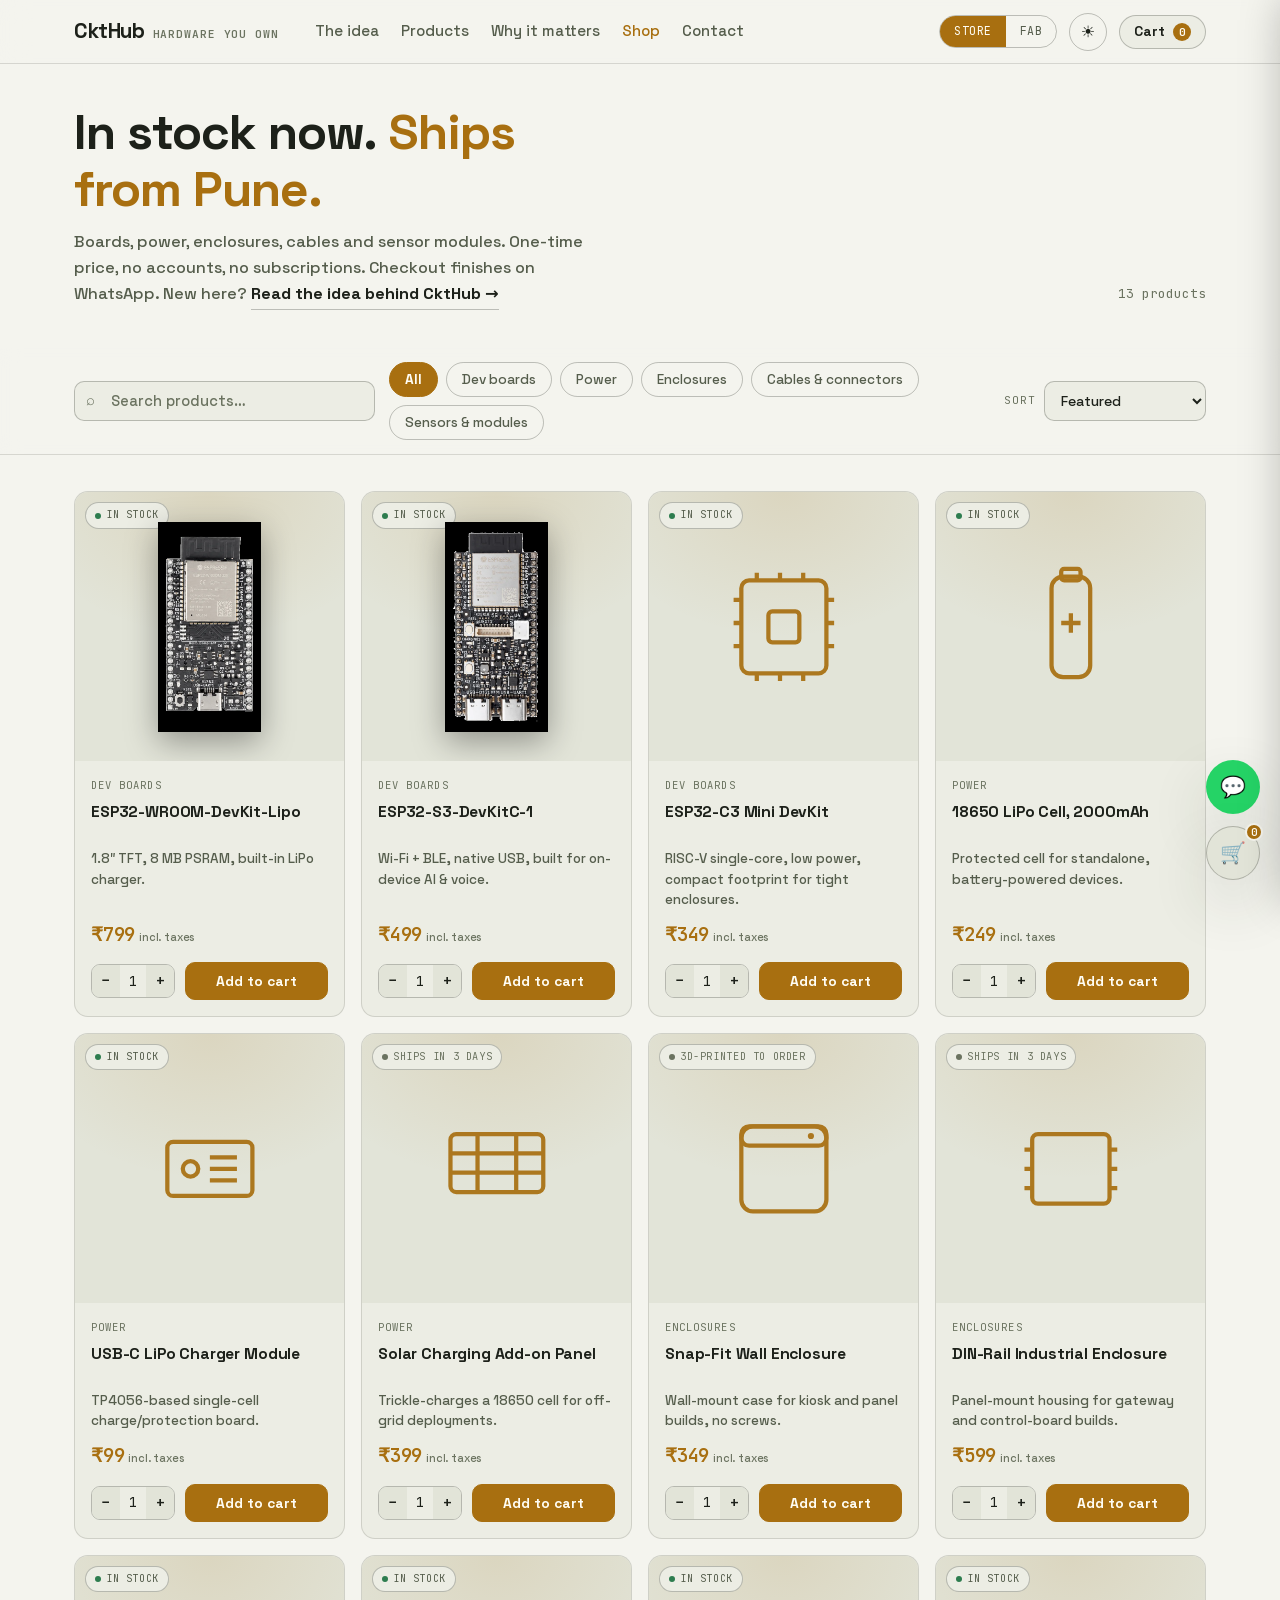
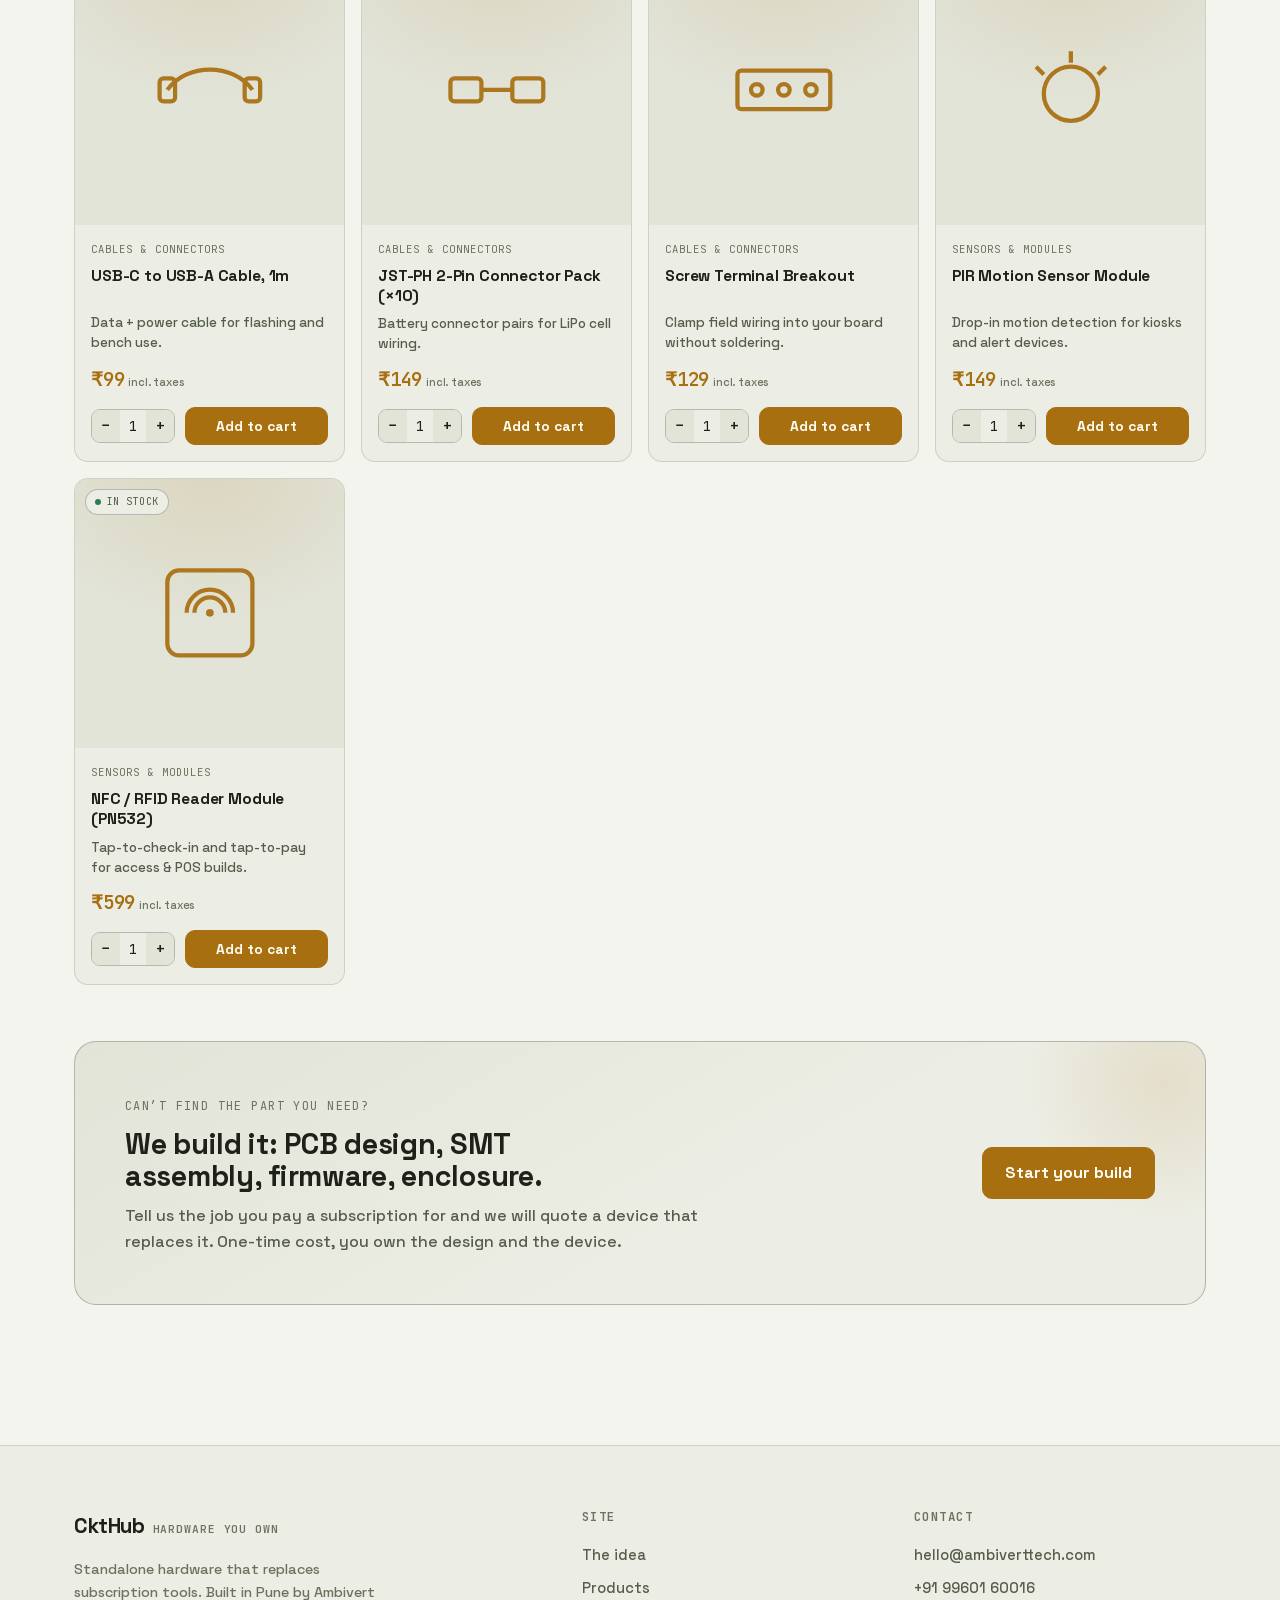
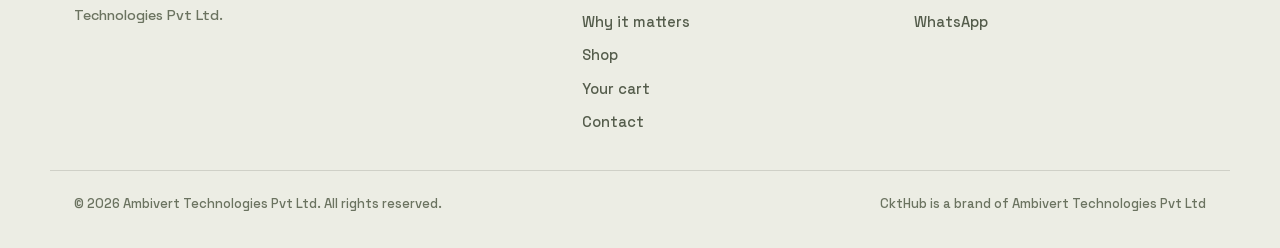
==== commit c62bb335: "Update index.html" ====
--- a/index.html
+++ b/index.html
@@ -12,7 +12,7 @@
 <meta property="og:title" content="CktHub — Own the device">
 <meta property="og:description" content="ESP32 boards, power, enclosures, cables and sensors. One-time price, ships from Pune.">
 <meta property="og:url" content="https://ckthub.com/">
-<meta property="og:image" content="https://ckthub.com/wrover-devkit.png">
+<meta property="og:image" content="https://ckthub.com/ESP32wroom-devkit.png">
 <meta name="twitter:card" content="summary_large_image">
 <meta name="theme-color" content="#0A0D0B">
 <script>document.documentElement.classList.add('js');</script>
@@ -242,7 +242,7 @@
   "@graph":[
     {"@type":"Organization","@id":"https://ckthub.com/#org","name":"Ambivert Technologies Private Limited","brand":{"@type":"Brand","name":"CktHub"},"url":"https://ckthub.com/","email":"hello@ambiverttech.com","telephone":"+91-99601-60016"},
     {"@type":"WebPage","@id":"https://ckthub.com/#page","url":"https://ckthub.com/","name":"CktHub — Own the device","isPartOf":{"@id":"https://ckthub.com/#website"}},
-    {"@type":"Product","name":"ESP32-WROVER-DevKit-Lipo","description":"ESP32 development board with built-in LiPo charger and battery sensing. 4MB flash, up to 8MB PSRAM.","brand":{"@type":"Brand","name":"CktHub"},"offers":{"@type":"Offer","price":"799","priceCurrency":"INR","availability":"https://schema.org/InStock"}},
+    {"@type":"Product","name":"ESP32-WROOM-DevKit-Lipo","description":"ESP32 development board with built-in LiPo charger and battery sensing. 4MB flash, up to 8MB PSRAM.","brand":{"@type":"Brand","name":"CktHub"},"offers":{"@type":"Offer","price":"799","priceCurrency":"INR","availability":"https://schema.org/InStock"}},
     {"@type":"Product","name":"ESP32-S3-DevKitC-1","description":"ESP32-S3 module dev kit, Wi-Fi + BLE, native USB, built for on-device AI and voice.","brand":{"@type":"Brand","name":"CktHub"},"offers":{"@type":"Offer","price":"499","priceCurrency":"INR","availability":"https://schema.org/InStock"}}
   ]
 }
@@ -325,11 +325,11 @@
   <div class="product-grid" id="productGrid">
 
     <!-- DEV BOARDS -->
-    <article class="p-card rv" data-pid="wrover" data-cat="boards" data-name="ESP32-WROVER-DevKit-Lipo" data-price="799" data-order="1">
-      <div class="p-media"><span class="p-stock"><span class="led"></span>In stock</span><img src="img/wrover-board.webp" alt="ESP32-WROVER-DevKit-Lipo board" loading="lazy"></div>
+    <article class="p-card rv" data-pid="wrover" data-cat="boards" data-name="ESP32-WROOM-DevKit-Lipo" data-price="799" data-order="1">
+      <div class="p-media"><span class="p-stock"><span class="led"></span>In stock</span><img src="img/wrover-board.webp" alt="ESP32-WROOM-DevKit-Lipo board" loading="lazy"></div>
       <div class="p-body">
         <span class="p-cat">Dev boards</span>
-        <h3>ESP32-WROVER-DevKit-Lipo</h3>
+        <h3>ESP32-WROOM-DevKit-Lipo</h3>
         <p class="p-desc">1.8&Prime; TFT, 8&nbsp;MB PSRAM, built-in LiPo charger.</p>
         <div class="p-price">₹799<small>incl. taxes</small></div>
         <div class="p-actions">
@@ -638,7 +638,7 @@
 
   /* ---------- product catalog / cart ---------- */
   var PRODS = {
-    wrover:    { name: 'ESP32-WROVER-DevKit-Lipo', price: 799 },
+    wrover:    { name: 'ESP32-WROOM-DevKit-Lipo', price: 799 },
     s3:        { name: 'ESP32-S3-DevKitC-1', price: 499 },
     c3:        { name: 'ESP32-C3 Mini DevKit', price: 349 },
     cell18650: { name: '18650 LiPo Cell 2000mAh', price: 249 },
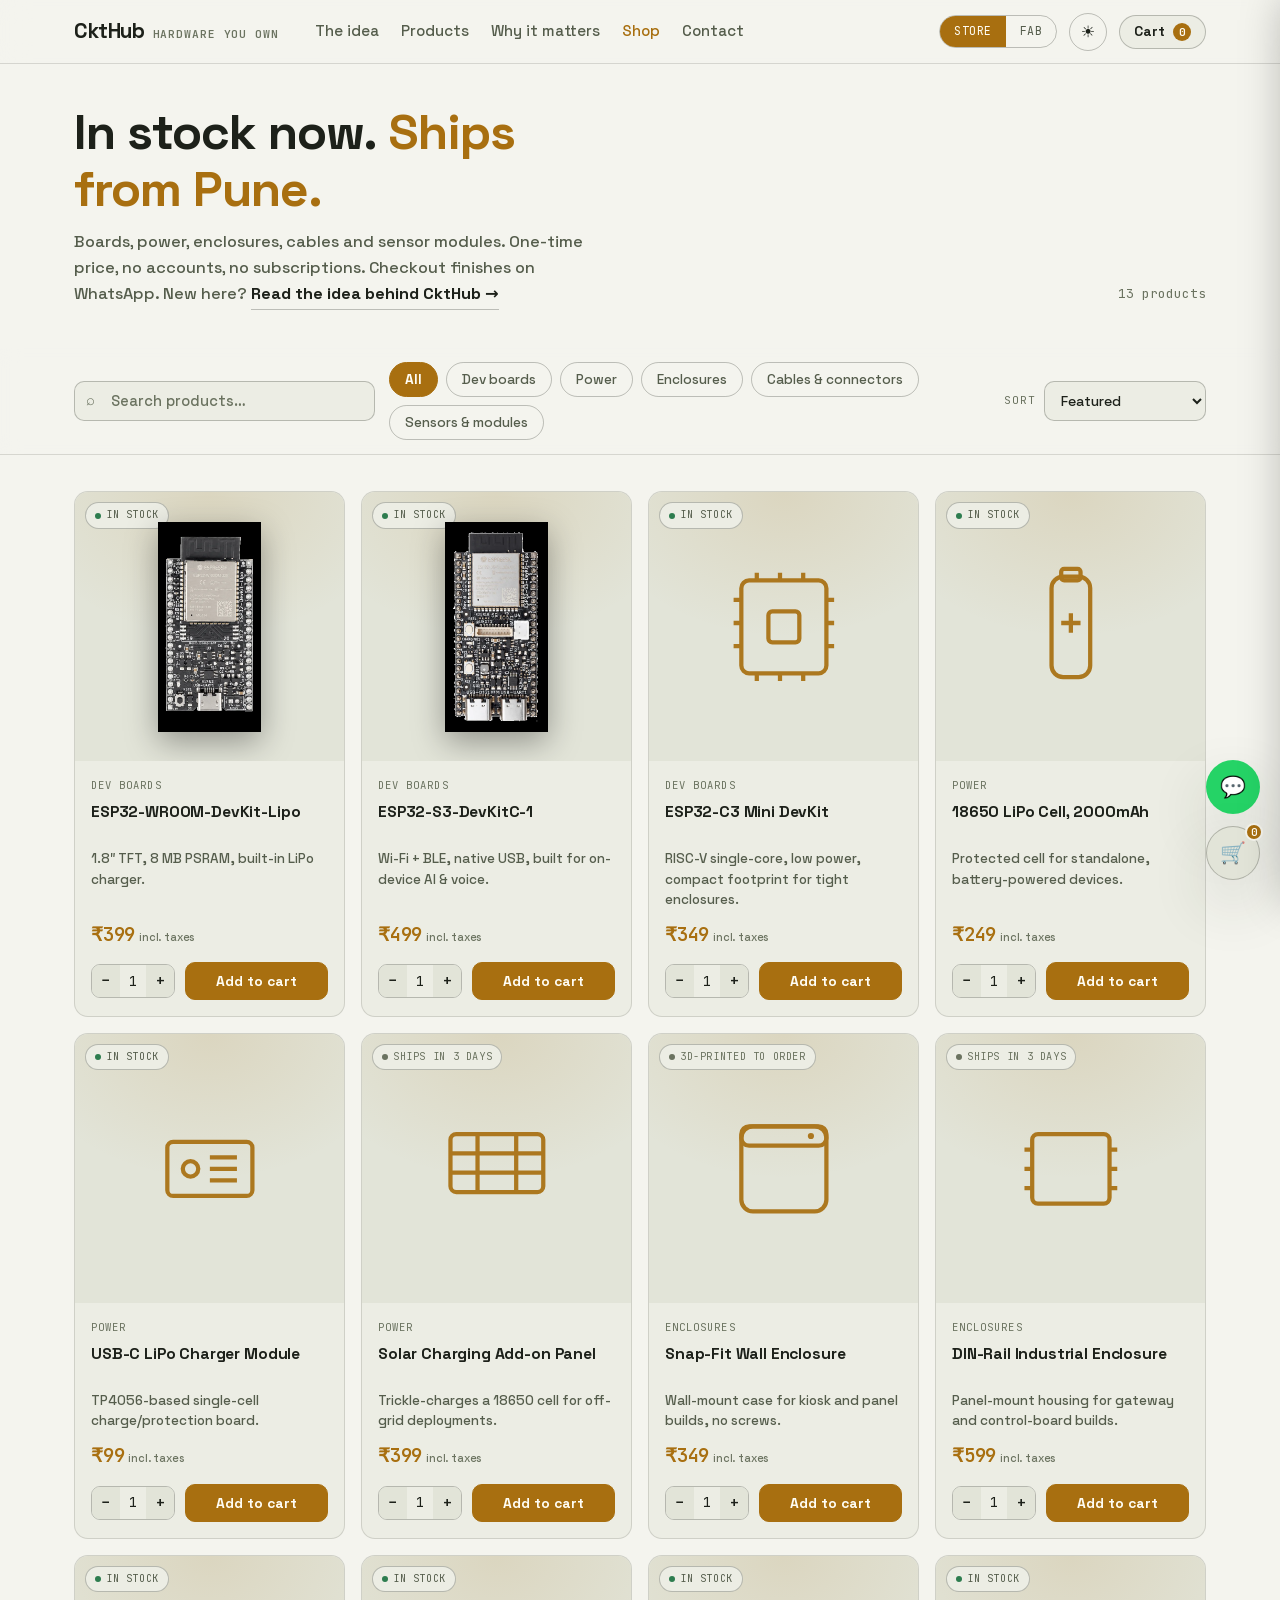
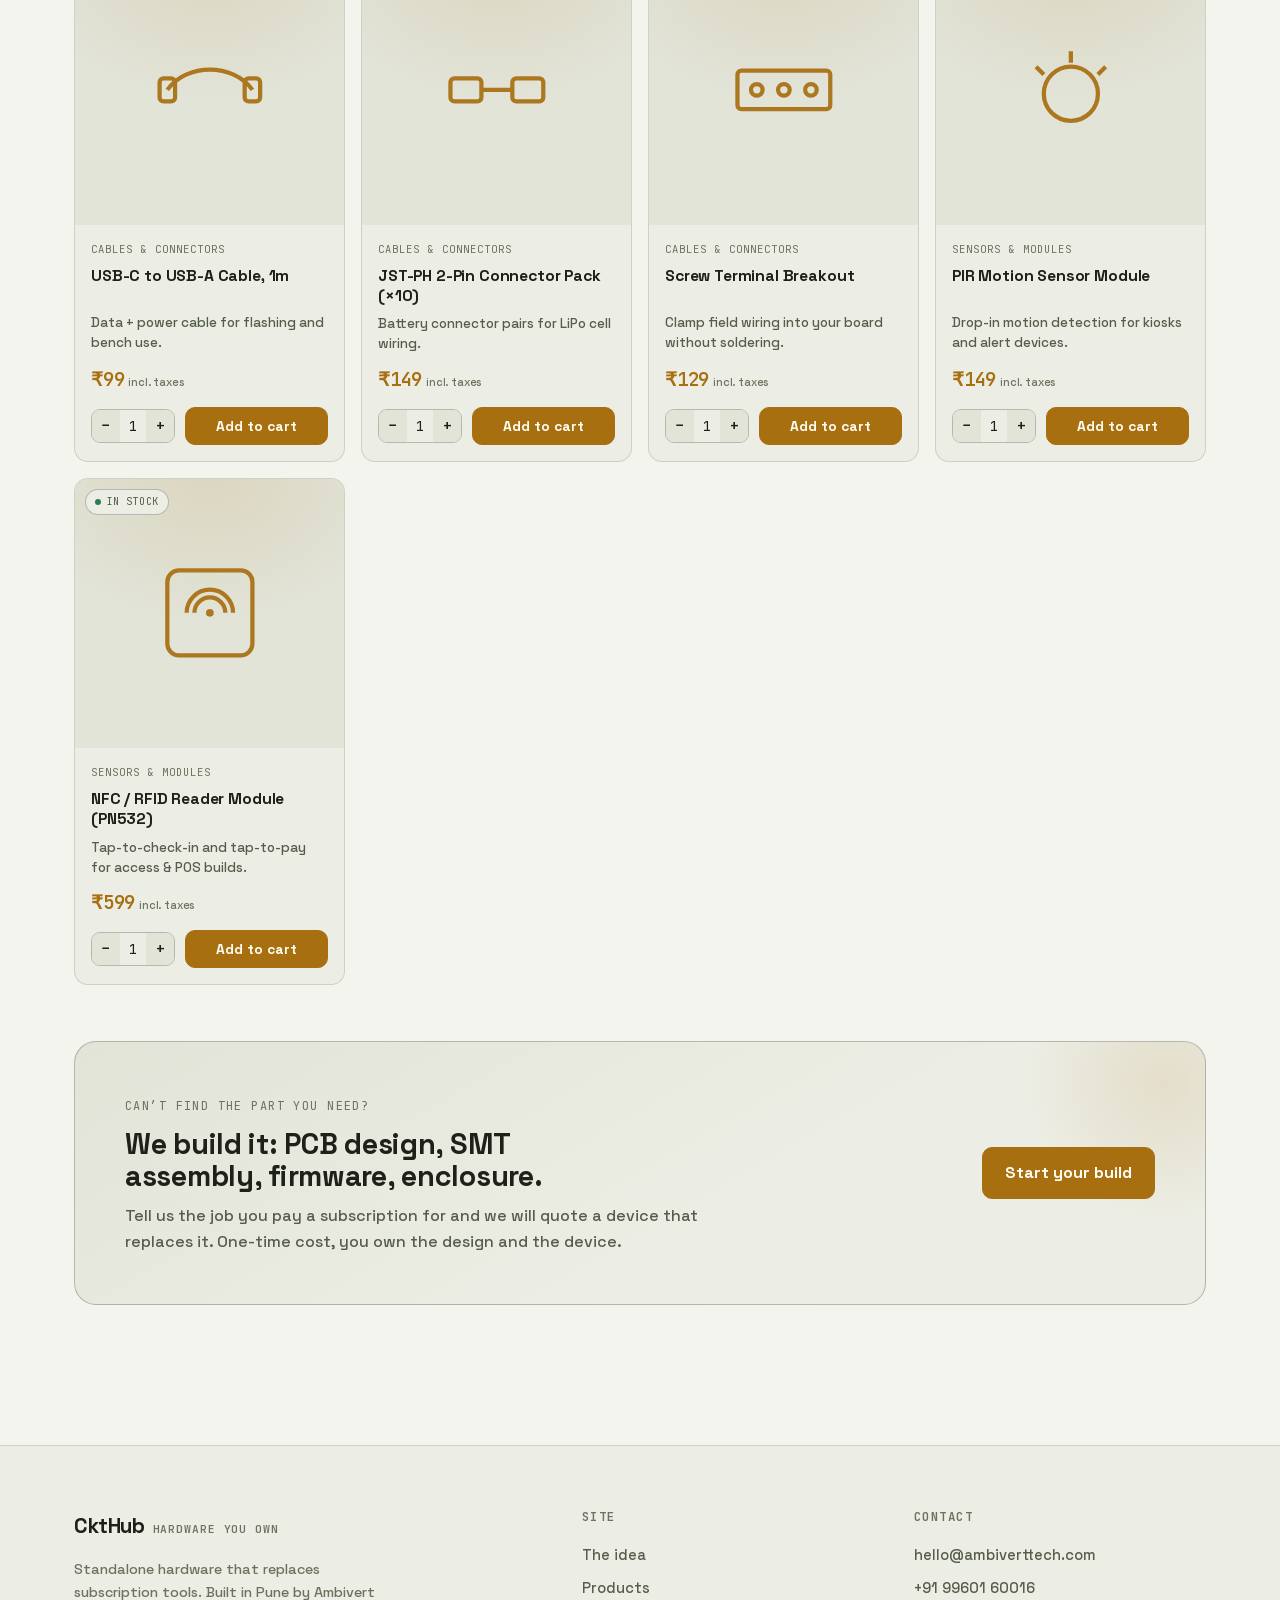
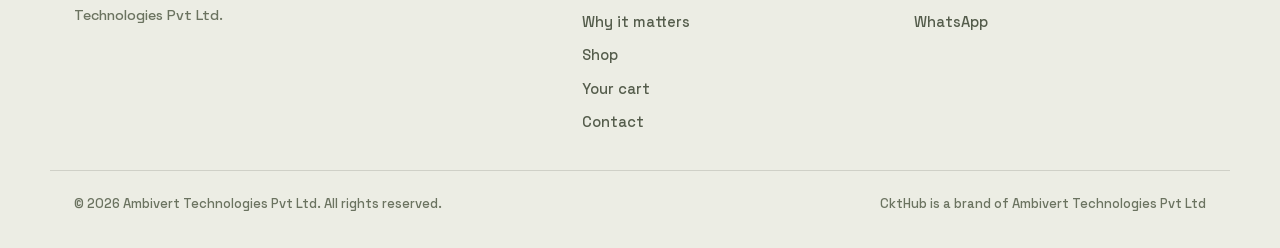
==== commit 963500d7: "Update index.html" ====
--- a/index.html
+++ b/index.html
@@ -331,7 +331,7 @@
         <span class="p-cat">Dev boards</span>
         <h3>ESP32-WROOM-DevKit-Lipo</h3>
         <p class="p-desc">1.8&Prime; TFT, 8&nbsp;MB PSRAM, built-in LiPo charger.</p>
-        <div class="p-price">₹799<small>incl. taxes</small></div>
+        <div class="p-price">₹399<small>incl. taxes</small></div>
         <div class="p-actions">
           <div class="qty" data-qty="1"><button type="button" class="minus" aria-label="Decrease quantity">−</button><span class="qval">1</span><button type="button" class="plus" aria-label="Increase quantity">+</button></div>
           <button class="btn add" data-add="wrover">Add to cart</button>
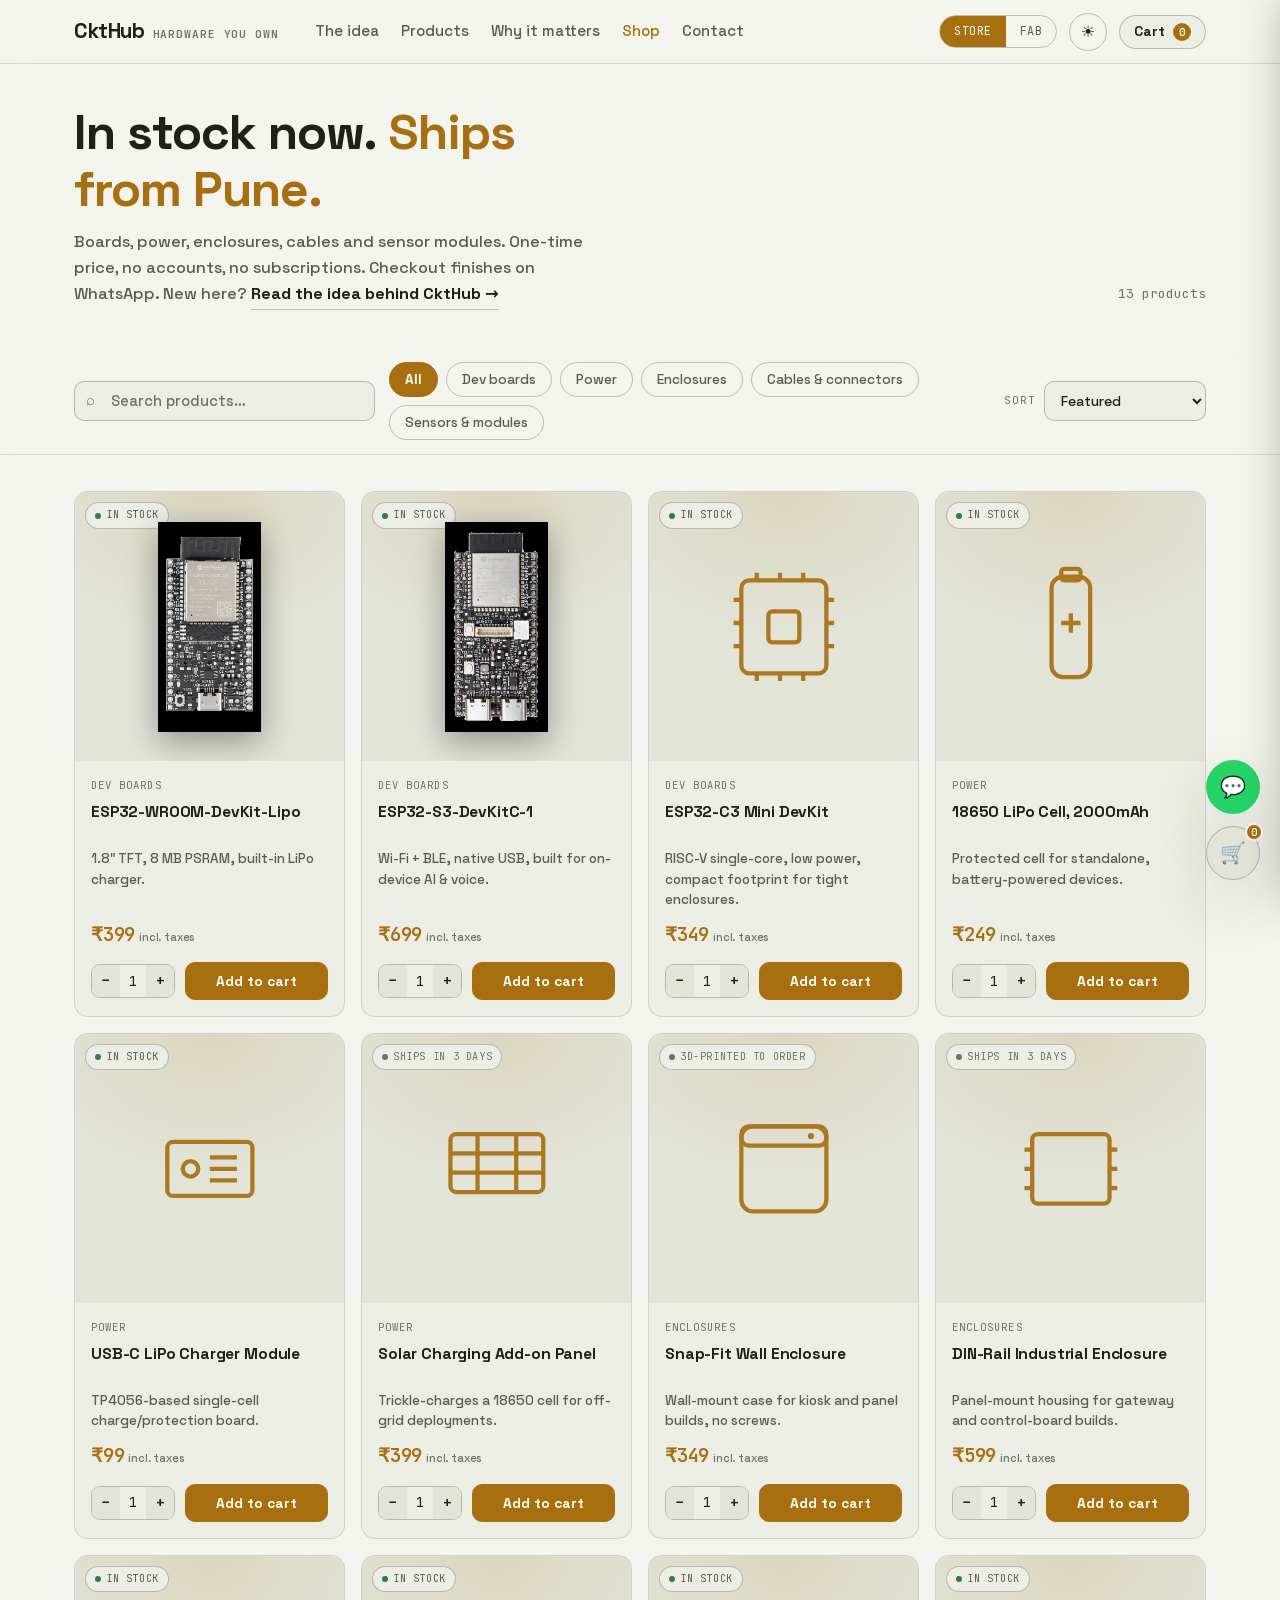
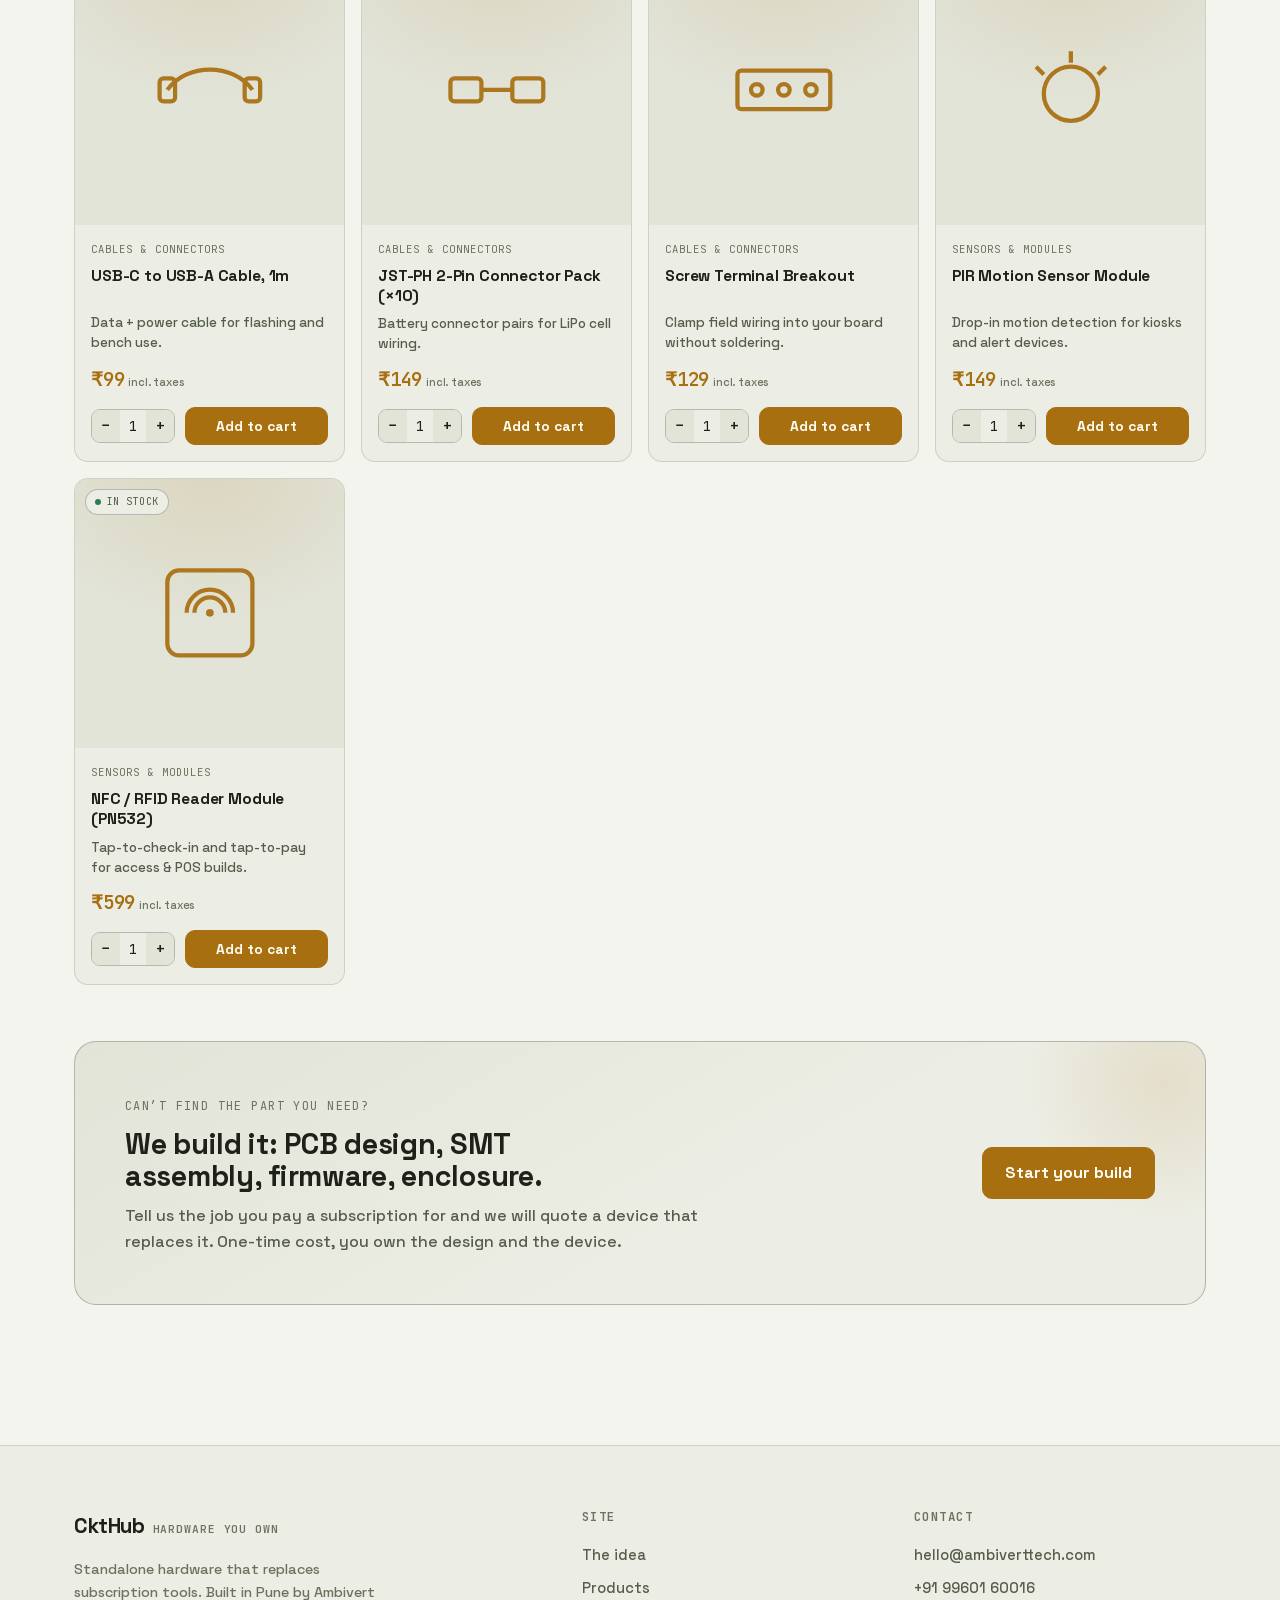
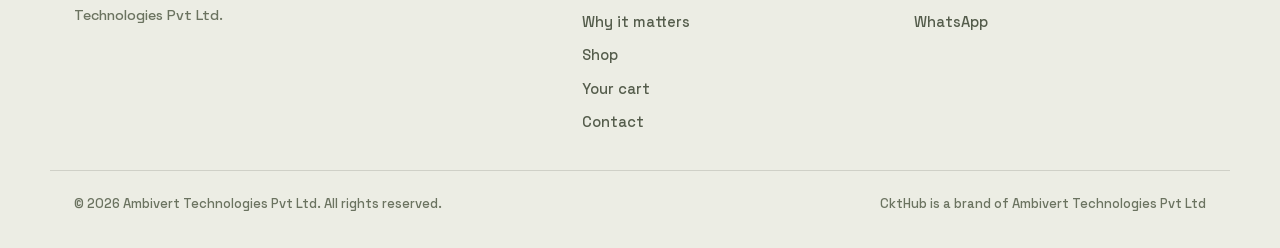
==== commit 1e73c4ca: "Update index.html" ====
--- a/index.html
+++ b/index.html
@@ -243,7 +243,7 @@
     {"@type":"Organization","@id":"https://ckthub.com/#org","name":"Ambivert Technologies Private Limited","brand":{"@type":"Brand","name":"CktHub"},"url":"https://ckthub.com/","email":"hello@ambiverttech.com","telephone":"+91-99601-60016"},
     {"@type":"WebPage","@id":"https://ckthub.com/#page","url":"https://ckthub.com/","name":"CktHub — Own the device","isPartOf":{"@id":"https://ckthub.com/#website"}},
     {"@type":"Product","name":"ESP32-WROOM-DevKit-Lipo","description":"ESP32 development board with built-in LiPo charger and battery sensing. 4MB flash, up to 8MB PSRAM.","brand":{"@type":"Brand","name":"CktHub"},"offers":{"@type":"Offer","price":"799","priceCurrency":"INR","availability":"https://schema.org/InStock"}},
-    {"@type":"Product","name":"ESP32-S3-DevKitC-1","description":"ESP32-S3 module dev kit, Wi-Fi + BLE, native USB, built for on-device AI and voice.","brand":{"@type":"Brand","name":"CktHub"},"offers":{"@type":"Offer","price":"499","priceCurrency":"INR","availability":"https://schema.org/InStock"}}
+    {"@type":"Product","name":"ESP32-S3-DevKitC-1","description":"ESP32-S3 module dev kit, Wi-Fi + BLE, native USB, built for on-device AI and voice.","brand":{"@type":"Brand","name":"CktHub"},"offers":{"@type":"Offer","price":"699","priceCurrency":"INR","availability":"https://schema.org/InStock"}}
   ]
 }
 </script>
@@ -339,13 +339,13 @@
       </div>
     </article>
 
-    <article class="p-card rv" data-pid="s3" data-cat="boards" data-name="ESP32-S3-DevKitC-1" data-price="499" data-order="2">
+    <article class="p-card rv" data-pid="s3" data-cat="boards" data-name="ESP32-S3-DevKitC-1" data-price="699" data-order="2">
       <div class="p-media"><span class="p-stock"><span class="led"></span>In stock</span><img src="img/s3-devkit.webp" alt="ESP32-S3-DevKitC-1 board" loading="lazy"></div>
       <div class="p-body">
         <span class="p-cat">Dev boards</span>
         <h3>ESP32-S3-DevKitC-1</h3>
         <p class="p-desc">Wi-Fi + BLE, native USB, built for on-device AI &amp; voice.</p>
-        <div class="p-price">₹499<small>incl. taxes</small></div>
+        <div class="p-price">₹699<small>incl. taxes</small></div>
         <div class="p-actions">
           <div class="qty" data-qty="1"><button type="button" class="minus" aria-label="Decrease quantity">−</button><span class="qval">1</span><button type="button" class="plus" aria-label="Increase quantity">+</button></div>
           <button class="btn add" data-add="s3">Add to cart</button>
@@ -639,7 +639,7 @@
   /* ---------- product catalog / cart ---------- */
   var PRODS = {
     wrover:    { name: 'ESP32-WROOM-DevKit-Lipo', price: 799 },
-    s3:        { name: 'ESP32-S3-DevKitC-1', price: 499 },
+    s3:        { name: 'ESP32-S3-DevKitC-1', price: 699 },
     c3:        { name: 'ESP32-C3 Mini DevKit', price: 349 },
     cell18650: { name: '18650 LiPo Cell 2000mAh', price: 249 },
     tp4056:    { name: 'USB-C LiPo Charger Module', price: 99 },
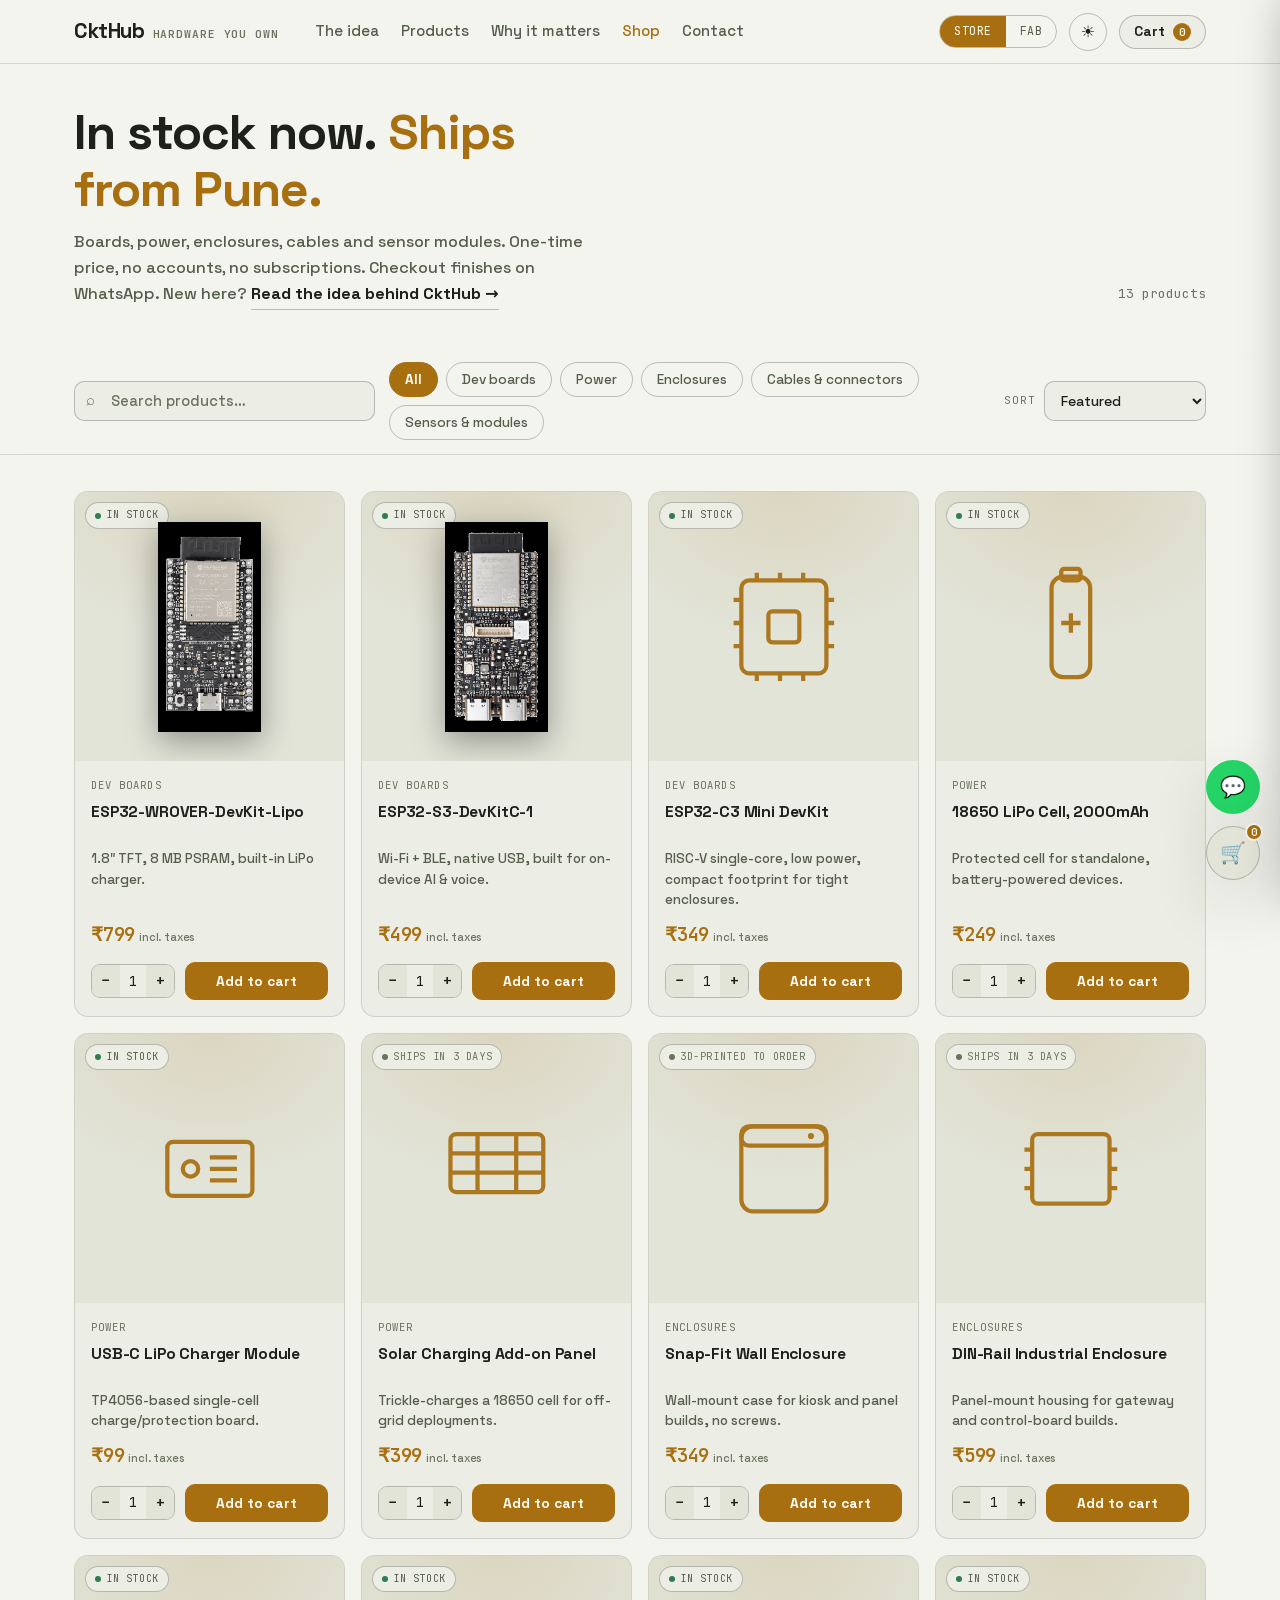
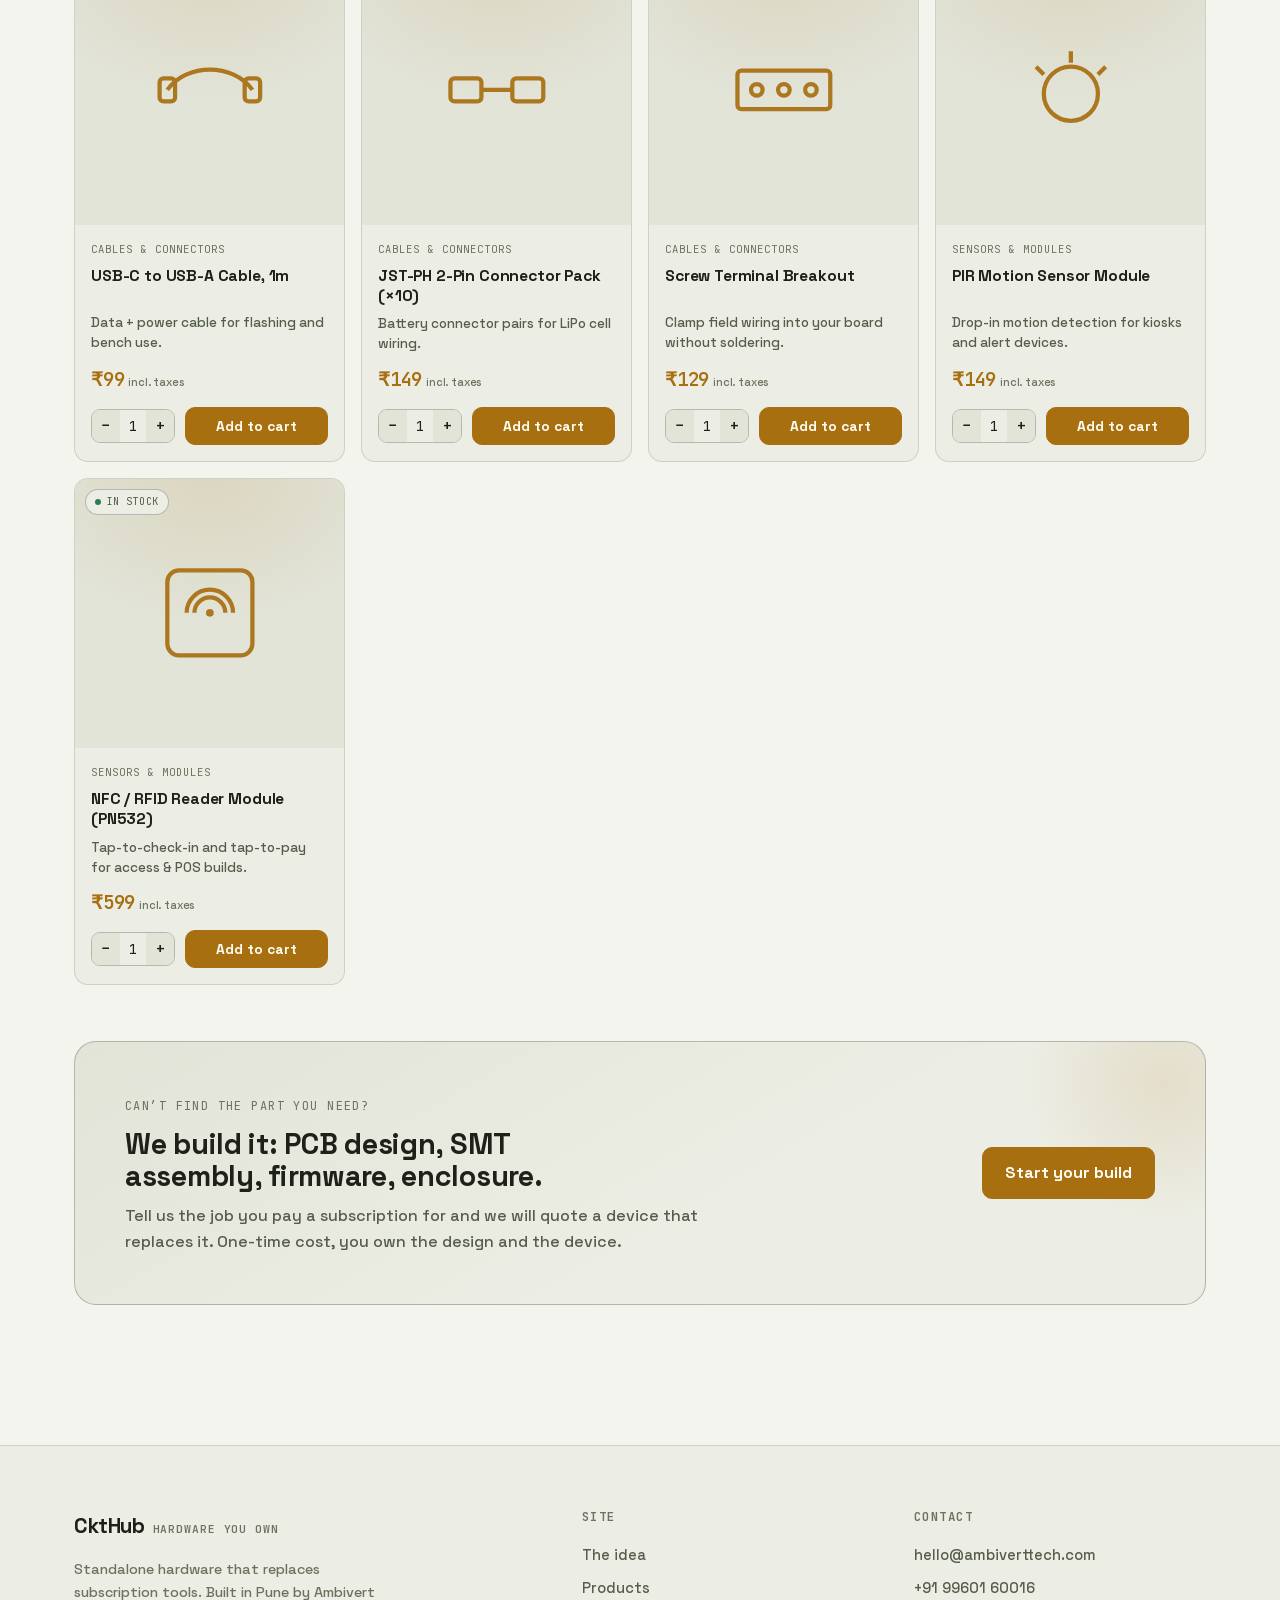
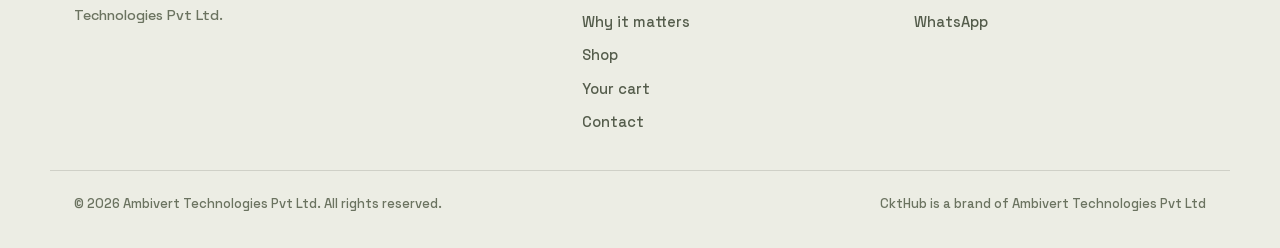
==== commit b8675f86: "Add files via upload" ====
--- a/index.html
+++ b/index.html
@@ -12,7 +12,7 @@
 <meta property="og:title" content="CktHub — Own the device">
 <meta property="og:description" content="ESP32 boards, power, enclosures, cables and sensors. One-time price, ships from Pune.">
 <meta property="og:url" content="https://ckthub.com/">
-<meta property="og:image" content="https://ckthub.com/ESP32wroom-devkit.png">
+<meta property="og:image" content="https://ckthub.com/wrover-devkit.png">
 <meta name="twitter:card" content="summary_large_image">
 <meta name="theme-color" content="#0A0D0B">
 <script>document.documentElement.classList.add('js');</script>
@@ -242,8 +242,8 @@
   "@graph":[
     {"@type":"Organization","@id":"https://ckthub.com/#org","name":"Ambivert Technologies Private Limited","brand":{"@type":"Brand","name":"CktHub"},"url":"https://ckthub.com/","email":"hello@ambiverttech.com","telephone":"+91-99601-60016"},
     {"@type":"WebPage","@id":"https://ckthub.com/#page","url":"https://ckthub.com/","name":"CktHub — Own the device","isPartOf":{"@id":"https://ckthub.com/#website"}},
-    {"@type":"Product","name":"ESP32-WROOM-DevKit-Lipo","description":"ESP32 development board with built-in LiPo charger and battery sensing. 4MB flash, up to 8MB PSRAM.","brand":{"@type":"Brand","name":"CktHub"},"offers":{"@type":"Offer","price":"799","priceCurrency":"INR","availability":"https://schema.org/InStock"}},
-    {"@type":"Product","name":"ESP32-S3-DevKitC-1","description":"ESP32-S3 module dev kit, Wi-Fi + BLE, native USB, built for on-device AI and voice.","brand":{"@type":"Brand","name":"CktHub"},"offers":{"@type":"Offer","price":"699","priceCurrency":"INR","availability":"https://schema.org/InStock"}}
+    {"@type":"Product","name":"ESP32-WROVER-DevKit-Lipo","description":"ESP32 development board with built-in LiPo charger and battery sensing. 4MB flash, up to 8MB PSRAM.","brand":{"@type":"Brand","name":"CktHub"},"offers":{"@type":"Offer","price":"799","priceCurrency":"INR","availability":"https://schema.org/InStock"}},
+    {"@type":"Product","name":"ESP32-S3-DevKitC-1","description":"ESP32-S3 module dev kit, Wi-Fi + BLE, native USB, built for on-device AI and voice.","brand":{"@type":"Brand","name":"CktHub"},"offers":{"@type":"Offer","price":"499","priceCurrency":"INR","availability":"https://schema.org/InStock"}}
   ]
 }
 </script>
@@ -325,13 +325,13 @@
   <div class="product-grid" id="productGrid">
 
     <!-- DEV BOARDS -->
-    <article class="p-card rv" data-pid="wrover" data-cat="boards" data-name="ESP32-WROOM-DevKit-Lipo" data-price="799" data-order="1">
-      <div class="p-media"><span class="p-stock"><span class="led"></span>In stock</span><img src="img/wrover-board.webp" alt="ESP32-WROOM-DevKit-Lipo board" loading="lazy"></div>
+    <article class="p-card rv" data-pid="wrover" data-cat="boards" data-name="ESP32-WROVER-DevKit-Lipo" data-price="799" data-order="1">
+      <div class="p-media"><span class="p-stock"><span class="led"></span>In stock</span><img src="img/wrover-board.webp" alt="ESP32-WROVER-DevKit-Lipo board" loading="lazy"></div>
       <div class="p-body">
         <span class="p-cat">Dev boards</span>
-        <h3>ESP32-WROOM-DevKit-Lipo</h3>
+        <h3>ESP32-WROVER-DevKit-Lipo</h3>
         <p class="p-desc">1.8&Prime; TFT, 8&nbsp;MB PSRAM, built-in LiPo charger.</p>
-        <div class="p-price">₹399<small>incl. taxes</small></div>
+        <div class="p-price">₹799<small>incl. taxes</small></div>
         <div class="p-actions">
           <div class="qty" data-qty="1"><button type="button" class="minus" aria-label="Decrease quantity">−</button><span class="qval">1</span><button type="button" class="plus" aria-label="Increase quantity">+</button></div>
           <button class="btn add" data-add="wrover">Add to cart</button>
@@ -339,13 +339,13 @@
       </div>
     </article>
 
-    <article class="p-card rv" data-pid="s3" data-cat="boards" data-name="ESP32-S3-DevKitC-1" data-price="699" data-order="2">
+    <article class="p-card rv" data-pid="s3" data-cat="boards" data-name="ESP32-S3-DevKitC-1" data-price="499" data-order="2">
       <div class="p-media"><span class="p-stock"><span class="led"></span>In stock</span><img src="img/s3-devkit.webp" alt="ESP32-S3-DevKitC-1 board" loading="lazy"></div>
       <div class="p-body">
         <span class="p-cat">Dev boards</span>
         <h3>ESP32-S3-DevKitC-1</h3>
         <p class="p-desc">Wi-Fi + BLE, native USB, built for on-device AI &amp; voice.</p>
-        <div class="p-price">₹699<small>incl. taxes</small></div>
+        <div class="p-price">₹499<small>incl. taxes</small></div>
         <div class="p-actions">
           <div class="qty" data-qty="1"><button type="button" class="minus" aria-label="Decrease quantity">−</button><span class="qval">1</span><button type="button" class="plus" aria-label="Increase quantity">+</button></div>
           <button class="btn add" data-add="s3">Add to cart</button>
@@ -638,8 +638,8 @@
 
   /* ---------- product catalog / cart ---------- */
   var PRODS = {
-    wrover:    { name: 'ESP32-WROOM-DevKit-Lipo', price: 799 },
-    s3:        { name: 'ESP32-S3-DevKitC-1', price: 699 },
+    wrover:    { name: 'ESP32-WROVER-DevKit-Lipo', price: 799 },
+    s3:        { name: 'ESP32-S3-DevKitC-1', price: 499 },
     c3:        { name: 'ESP32-C3 Mini DevKit', price: 349 },
     cell18650: { name: '18650 LiPo Cell 2000mAh', price: 249 },
     tp4056:    { name: 'USB-C LiPo Charger Module', price: 99 },
@@ -662,6 +662,16 @@
       var el = document.getElementById(id);
       if (el) el.textContent = n;
     });
+    updateCheckoutLink();
+  }
+  function updateCheckoutLink() {
+    var btn = document.getElementById('checkoutBtn');
+    if (!btn) return;
+    var params = Object.keys(cart)
+      .filter(function (k) { return PRODS[k] && cart[k] > 0; })
+      .map(function (k) { return encodeURIComponent(k) + '=' + cart[k]; })
+      .join('&');
+    btn.href = params ? ('cart.html?' + params) : 'cart.html';
   }
   function openCart() {
     var d = document.getElementById('cartDrawer');
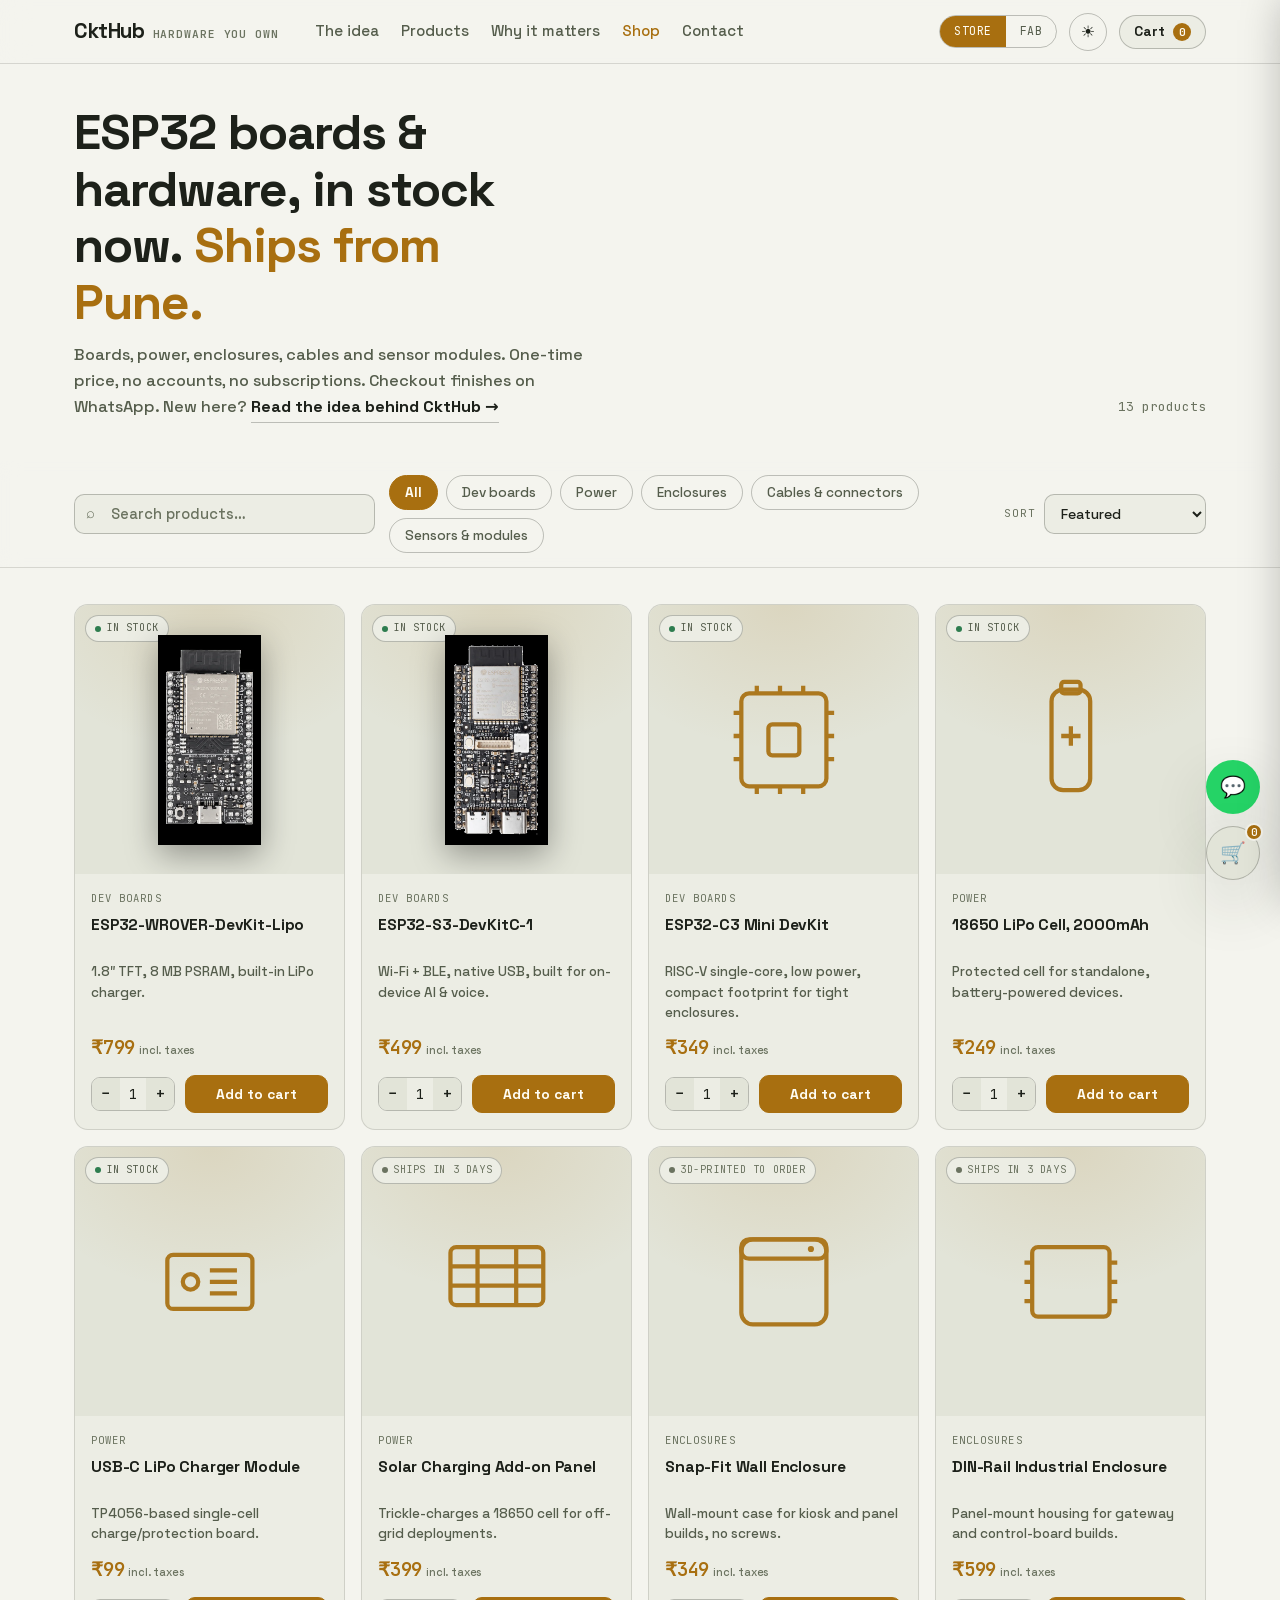
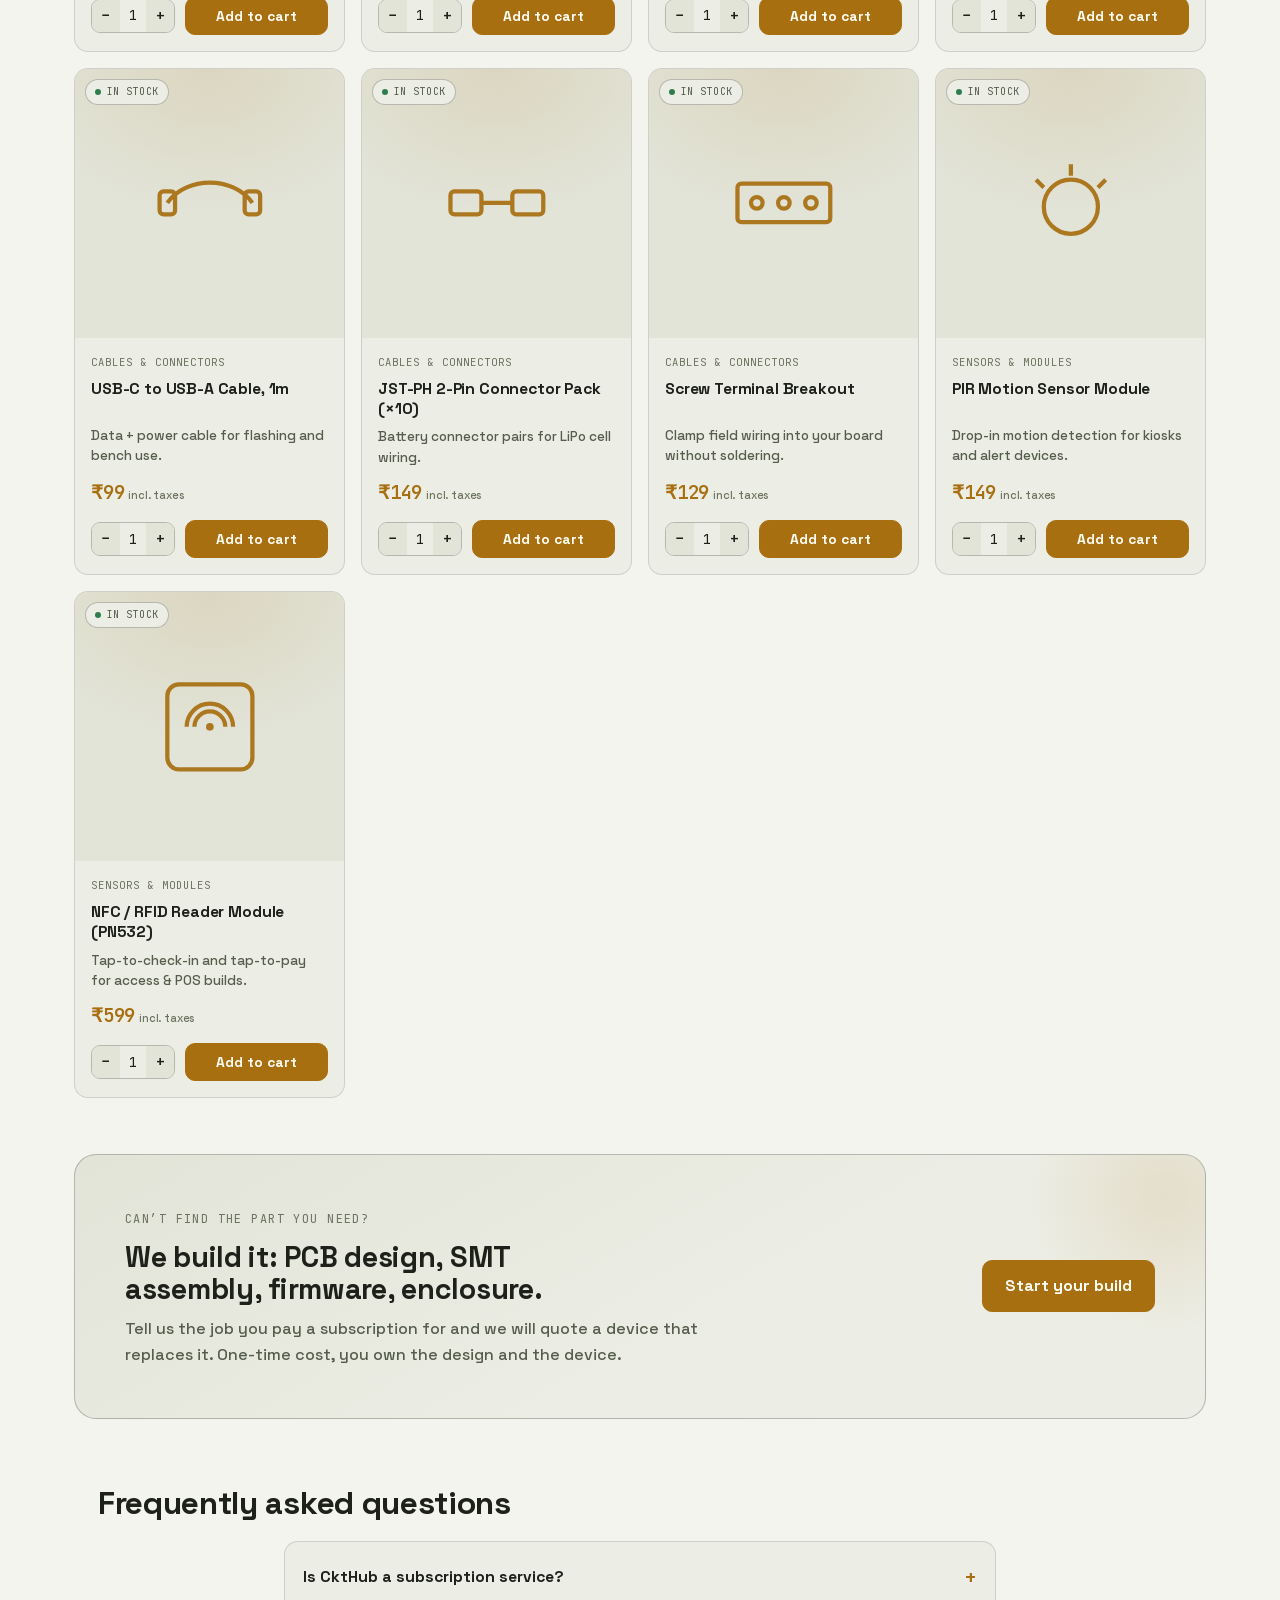
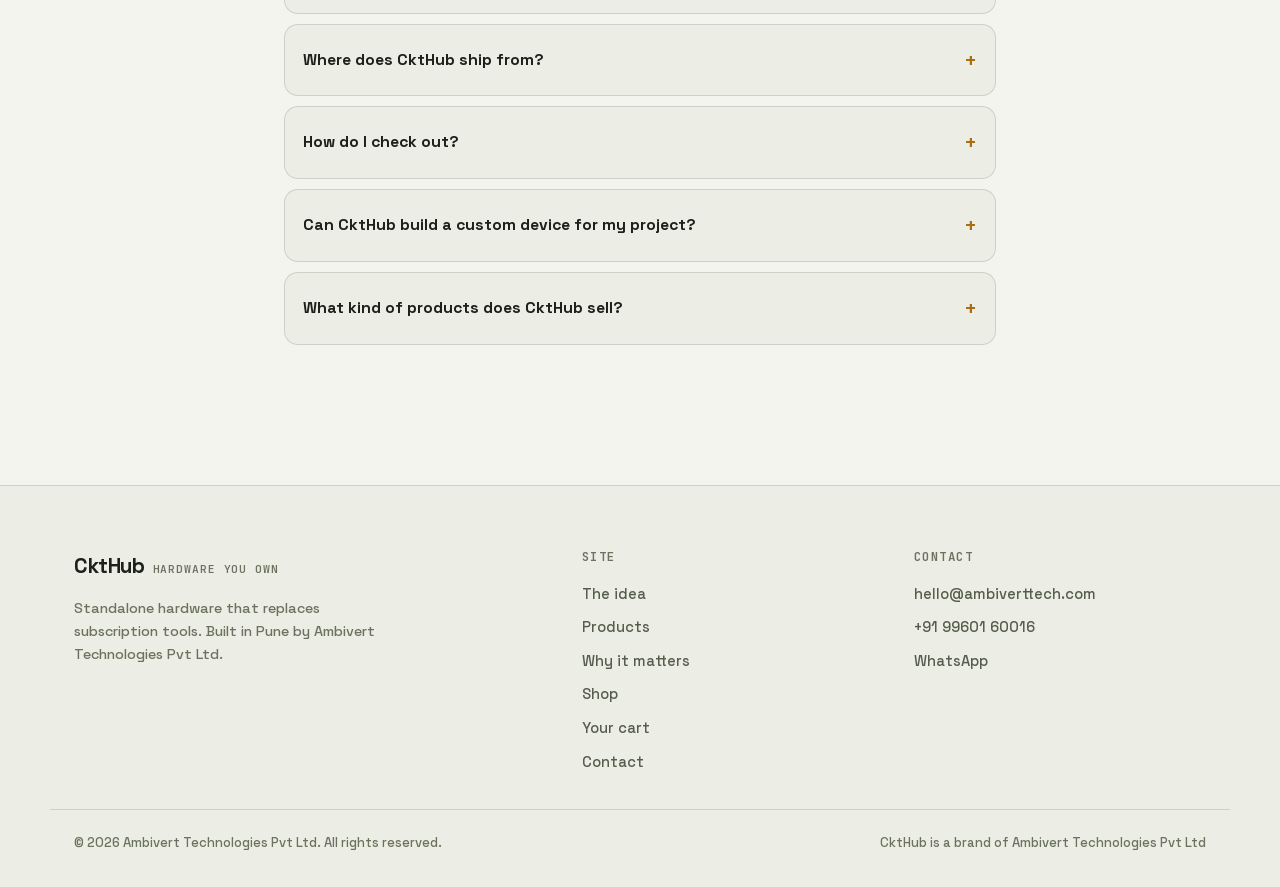
==== commit f272504c: "Add files via upload" ====
--- a/index.html
+++ b/index.html
@@ -3,18 +3,32 @@
 <head>
 <meta charset="UTF-8">
 <meta name="viewport" content="width=device-width, initial-scale=1.0">
-<title>CktHub — Boards, power, enclosures &amp; connectors. Own the device.</title>
+<title>CktHub — ESP32 Boards, Power, Enclosures &amp; Connectors | Own the Device</title>
 <link rel="icon" href="data:image/svg+xml,%3Csvg xmlns='http://www.w3.org/2000/svg' viewBox='0 0 32 32'%3E%3Crect width='32' height='32' rx='7' fill='%23E3A83C'/%3E%3Ctext x='16' y='22' font-family='Helvetica,Arial,sans-serif' font-size='17' font-weight='700' fill='%23191204' text-anchor='middle'%3EC%3C/text%3E%3C/svg%3E">
+<link rel="apple-touch-icon" href="data:image/svg+xml,%3Csvg xmlns='http://www.w3.org/2000/svg' viewBox='0 0 32 32'%3E%3Crect width='32' height='32' rx='7' fill='%23E3A83C'/%3E%3Ctext x='16' y='22' font-family='Helvetica,Arial,sans-serif' font-size='17' font-weight='700' fill='%23191204' text-anchor='middle'%3EC%3C/text%3E%3C/svg%3E">
 <meta name="description" content="Shop CktHub hardware: ESP32 dev boards, power modules, enclosures, cables and sensor breakouts. One-time price, ships from Pune. No subscriptions.">
-<meta name="robots" content="index, follow">
+<meta name="keywords" content="ESP32 dev board, ESP32-S3, ESP32-C3, IoT hardware India, LiPo charger module, DIN rail enclosure, NFC RFID reader, sensor modules">
+<meta name="author" content="Ambivert Technologies Private Limited">
+<meta name="robots" content="index, follow, max-image-preview:large, max-snippet:-1, max-video-preview:-1">
 <link rel="canonical" href="https://ckthub.com/">
 <meta property="og:type" content="website">
-<meta property="og:title" content="CktHub — Own the device">
-<meta property="og:description" content="ESP32 boards, power, enclosures, cables and sensors. One-time price, ships from Pune.">
+<meta property="og:site_name" content="CktHub">
+<meta property="og:locale" content="en_IN">
+<meta property="og:title" content="CktHub — ESP32 Boards, Power, Enclosures &amp; Connectors">
+<meta property="og:description" content="ESP32 boards, power, enclosures, cables and sensors. One-time price, ships from Pune. No accounts, no subscriptions.">
 <meta property="og:url" content="https://ckthub.com/">
 <meta property="og:image" content="https://ckthub.com/wrover-devkit.png">
+<meta property="og:image:alt" content="ESP32-WROVER-DevKit-Lipo development board">
 <meta name="twitter:card" content="summary_large_image">
-<meta name="theme-color" content="#0A0D0B">
+<meta name="twitter:title" content="CktHub — ESP32 Boards, Power, Enclosures &amp; Connectors">
+<meta name="twitter:description" content="ESP32 boards, power, enclosures, cables and sensors. One-time price, ships from Pune. No accounts, no subscriptions.">
+<meta name="twitter:image" content="https://ckthub.com/wrover-devkit.png">
+<meta name="mobile-web-app-capable" content="yes">
+<meta name="apple-mobile-web-app-capable" content="yes">
+<meta name="apple-mobile-web-app-status-bar-style" content="black-translucent">
+<meta name="format-detection" content="telephone=yes">
+<meta name="theme-color" content="#0A0D0B" media="(prefers-color-scheme: dark)">
+<meta name="theme-color" content="#F4F4EE" media="(prefers-color-scheme: light)">
 <script>document.documentElement.classList.add('js');</script>
 <style>
 @font-face{font-family:'Space Grotesk';font-style:normal;font-weight:500;font-display:swap;src:url(fonts/space-grotesk-latin.woff2) format('woff2')}
@@ -148,6 +162,17 @@
 .p-card .btn.add{padding:9px 14px;font-size:.86rem;flex:1}
 .no-results{grid-column:1/-1;text-align:center;padding:70px 20px;color:var(--text-3)}
 .no-results b{display:block;color:var(--text);font-size:1.1rem;margin-bottom:8px}
+
+/* ============ faq ============ */
+.faq-sec h2#faq-title{font-size:clamp(1.5rem,3vw,2rem);margin-bottom:20px}
+.faq-list{display:flex;flex-direction:column;gap:10px;max-width:760px}
+.faq-item{border:1px solid var(--line);border-radius:var(--r);background:var(--bg-2);padding:4px 18px;transition:border-color .2s}
+.faq-item:hover{border-color:var(--line-2)}
+.faq-item summary{cursor:pointer;padding:16px 0;font-weight:700;font-size:.98rem;list-style:none;display:flex;align-items:center;justify-content:space-between;gap:12px}
+.faq-item summary::-webkit-details-marker{display:none}
+.faq-item summary::after{content:"+";font-family:var(--fm);font-size:1.2rem;color:var(--accent);flex-shrink:0;transition:transform .2s}
+.faq-item[open] summary::after{transform:rotate(45deg)}
+.faq-item p{color:var(--text-2);font-size:.92rem;line-height:1.6;padding-bottom:16px;max-width:64ch}
 
 /* ============ build band ============ */
 .build-band{max-width:var(--maxw);margin:56px auto 0;padding:clamp(30px,5vw,50px);display:flex;align-items:center;justify-content:space-between;gap:30px;flex-wrap:wrap;border:1px solid var(--line-2);border-radius:22px;background:linear-gradient(150deg,var(--bg-3),var(--bg-2) 60%);position:relative;overflow:hidden}
@@ -222,6 +247,12 @@
   .foot-in{grid-template-columns:1fr;gap:30px}
   .fab{width:48px;height:48px;font-size:1.15rem;right:14px;bottom:14px}
   .fab.wa{right:14px;bottom:74px}
+  /* iOS auto-zooms any input with font-size under 16px on focus */
+  .search input,.sortwrap select{font-size:16px}
+  /* WCAG/Google mobile-usability minimum tap target is 44x44px */
+  .icon-btn,.burger{width:44px;height:44px}
+  .qty button{width:38px;height:40px}
+  .cart-chip{padding:10px 14px}
 }
 @media (max-width:460px){
   .product-grid{grid-template-columns:1fr}
@@ -240,10 +271,48 @@
 {
   "@context":"https://schema.org",
   "@graph":[
-    {"@type":"Organization","@id":"https://ckthub.com/#org","name":"Ambivert Technologies Private Limited","brand":{"@type":"Brand","name":"CktHub"},"url":"https://ckthub.com/","email":"hello@ambiverttech.com","telephone":"+91-99601-60016"},
-    {"@type":"WebPage","@id":"https://ckthub.com/#page","url":"https://ckthub.com/","name":"CktHub — Own the device","isPartOf":{"@id":"https://ckthub.com/#website"}},
-    {"@type":"Product","name":"ESP32-WROVER-DevKit-Lipo","description":"ESP32 development board with built-in LiPo charger and battery sensing. 4MB flash, up to 8MB PSRAM.","brand":{"@type":"Brand","name":"CktHub"},"offers":{"@type":"Offer","price":"799","priceCurrency":"INR","availability":"https://schema.org/InStock"}},
-    {"@type":"Product","name":"ESP32-S3-DevKitC-1","description":"ESP32-S3 module dev kit, Wi-Fi + BLE, native USB, built for on-device AI and voice.","brand":{"@type":"Brand","name":"CktHub"},"offers":{"@type":"Offer","price":"499","priceCurrency":"INR","availability":"https://schema.org/InStock"}}
+    {"@type":"WebSite","@id":"https://ckthub.com/#website","name":"CktHub","url":"https://ckthub.com/","publisher":{"@id":"https://ckthub.com/#org"},"inLanguage":"en-IN"},
+    {"@type":"Organization","@id":"https://ckthub.com/#org","name":"Ambivert Technologies Private Limited","brand":{"@type":"Brand","name":"CktHub"},"url":"https://ckthub.com/","email":"hello@ambiverttech.com","telephone":"+91-99601-60016","address":{"@type":"PostalAddress","addressLocality":"Pune","addressRegion":"Maharashtra","addressCountry":"IN"},"contactPoint":{"@type":"ContactPoint","telephone":"+91-99601-60016","email":"hello@ambiverttech.com","contactType":"customer service","areaServed":"IN","availableLanguage":["en"]}},
+    {"@type":"WebPage","@id":"https://ckthub.com/#page","url":"https://ckthub.com/","name":"CktHub — ESP32 Boards, Power, Enclosures &amp; Connectors","description":"Shop CktHub hardware: ESP32 dev boards, power modules, enclosures, cables and sensor breakouts. One-time price, ships from Pune. No subscriptions.","isPartOf":{"@id":"https://ckthub.com/#website"},"about":{"@id":"https://ckthub.com/#org"},"breadcrumb":{"@id":"https://ckthub.com/#breadcrumb"}},
+    {"@type":"BreadcrumbList","@id":"https://ckthub.com/#breadcrumb","itemListElement":[
+      {"@type":"ListItem","position":1,"name":"Home","item":"https://ckthub.com/"},
+      {"@type":"ListItem","position":2,"name":"Shop","item":"https://ckthub.com/"}
+    ]},
+    {"@type":"Product","@id":"https://ckthub.com/#product-wrover","name":"ESP32-WROVER-DevKit-Lipo","description":"ESP32 development board with 1.8-inch TFT display, up to 8MB PSRAM and a built-in LiPo charger.","sku":"wrover","category":"Dev boards","brand":{"@type":"Brand","name":"CktHub"},"image":"https://ckthub.com/img/wrover-board.webp","offers":{"@type":"Offer","price":"799","priceCurrency":"INR","availability":"https://schema.org/InStock","url":"https://ckthub.com/#wrover"}},
+    {"@type":"Product","@id":"https://ckthub.com/#product-s3","name":"ESP32-S3-DevKitC-1","description":"ESP32-S3 module dev kit with Wi-Fi and BLE, native USB, built for on-device AI and voice applications.","sku":"s3","category":"Dev boards","brand":{"@type":"Brand","name":"CktHub"},"image":"https://ckthub.com/img/s3-devkit.webp","offers":{"@type":"Offer","price":"499","priceCurrency":"INR","availability":"https://schema.org/InStock","url":"https://ckthub.com/#s3"}},
+    {"@type":"Product","@id":"https://ckthub.com/#product-c3","name":"ESP32-C3 Mini DevKit","description":"RISC-V single-core ESP32-C3 dev board, low power, compact footprint for tight enclosures.","sku":"c3","category":"Dev boards","brand":{"@type":"Brand","name":"CktHub"},"offers":{"@type":"Offer","price":"349","priceCurrency":"INR","availability":"https://schema.org/InStock","url":"https://ckthub.com/#c3"}},
+    {"@type":"Product","@id":"https://ckthub.com/#product-cell18650","name":"18650 LiPo Cell, 2000mAh","description":"Protected 18650 lithium cell for standalone, battery-powered devices.","sku":"cell18650","category":"Power","brand":{"@type":"Brand","name":"CktHub"},"offers":{"@type":"Offer","price":"249","priceCurrency":"INR","availability":"https://schema.org/InStock","url":"https://ckthub.com/#cell18650"}},
+    {"@type":"Product","@id":"https://ckthub.com/#product-tp4056","name":"USB-C LiPo Charger Module","description":"TP4056-based single-cell USB-C charge and protection board.","sku":"tp4056","category":"Power","brand":{"@type":"Brand","name":"CktHub"},"offers":{"@type":"Offer","price":"99","priceCurrency":"INR","availability":"https://schema.org/InStock","url":"https://ckthub.com/#tp4056"}},
+    {"@type":"Product","@id":"https://ckthub.com/#product-solar","name":"Solar Charging Add-on Panel","description":"Trickle-charges an 18650 cell for off-grid device deployments.","sku":"solar","category":"Power","brand":{"@type":"Brand","name":"CktHub"},"offers":{"@type":"Offer","price":"399","priceCurrency":"INR","availability":"https://schema.org/MadeToOrder","url":"https://ckthub.com/#solar"}},
+    {"@type":"Product","@id":"https://ckthub.com/#product-wallcase","name":"Snap-Fit Wall Enclosure","description":"Wall-mount case for kiosk and panel builds, no screws, 3D-printed to order.","sku":"wallcase","category":"Enclosures","brand":{"@type":"Brand","name":"CktHub"},"offers":{"@type":"Offer","price":"349","priceCurrency":"INR","availability":"https://schema.org/MadeToOrder","url":"https://ckthub.com/#wallcase"}},
+    {"@type":"Product","@id":"https://ckthub.com/#product-dinrail","name":"DIN-Rail Industrial Enclosure","description":"Panel-mount housing for gateway and control-board builds.","sku":"dinrail","category":"Enclosures","brand":{"@type":"Brand","name":"CktHub"},"offers":{"@type":"Offer","price":"599","priceCurrency":"INR","availability":"https://schema.org/MadeToOrder","url":"https://ckthub.com/#dinrail"}},
+    {"@type":"Product","@id":"https://ckthub.com/#product-usbc","name":"USB-C to USB-A Cable, 1m","description":"Data and power cable for flashing dev boards and bench use.","sku":"usbc","category":"Cables & connectors","brand":{"@type":"Brand","name":"CktHub"},"offers":{"@type":"Offer","price":"99","priceCurrency":"INR","availability":"https://schema.org/InStock","url":"https://ckthub.com/#usbc"}},
+    {"@type":"Product","@id":"https://ckthub.com/#product-jst","name":"JST-PH 2-Pin Connector Pack (x10)","description":"Battery connector pairs for LiPo cell wiring.","sku":"jst","category":"Cables & connectors","brand":{"@type":"Brand","name":"CktHub"},"offers":{"@type":"Offer","price":"149","priceCurrency":"INR","availability":"https://schema.org/InStock","url":"https://ckthub.com/#jst"}},
+    {"@type":"Product","@id":"https://ckthub.com/#product-screwterm","name":"Screw Terminal Breakout","description":"Clamp field wiring into a board without soldering.","sku":"screwterm","category":"Cables & connectors","brand":{"@type":"Brand","name":"CktHub"},"offers":{"@type":"Offer","price":"129","priceCurrency":"INR","availability":"https://schema.org/InStock","url":"https://ckthub.com/#screwterm"}},
+    {"@type":"Product","@id":"https://ckthub.com/#product-pir","name":"PIR Motion Sensor Module","description":"Drop-in motion detection for kiosks and alert devices.","sku":"pir","category":"Sensors & modules","brand":{"@type":"Brand","name":"CktHub"},"offers":{"@type":"Offer","price":"149","priceCurrency":"INR","availability":"https://schema.org/InStock","url":"https://ckthub.com/#pir"}},
+    {"@type":"Product","@id":"https://ckthub.com/#product-pn532","name":"NFC / RFID Reader Module (PN532)","description":"Tap-to-check-in and tap-to-pay reader for access and POS builds.","sku":"pn532","category":"Sensors & modules","brand":{"@type":"Brand","name":"CktHub"},"offers":{"@type":"Offer","price":"599","priceCurrency":"INR","availability":"https://schema.org/InStock","url":"https://ckthub.com/#pn532"}},
+    {"@type":"ItemList","@id":"https://ckthub.com/#catalog","name":"CktHub product catalog","numberOfItems":13,"itemListElement":[
+      {"@type":"ListItem","position":1,"item":{"@id":"https://ckthub.com/#product-wrover"}},
+      {"@type":"ListItem","position":2,"item":{"@id":"https://ckthub.com/#product-s3"}},
+      {"@type":"ListItem","position":3,"item":{"@id":"https://ckthub.com/#product-c3"}},
+      {"@type":"ListItem","position":4,"item":{"@id":"https://ckthub.com/#product-cell18650"}},
+      {"@type":"ListItem","position":5,"item":{"@id":"https://ckthub.com/#product-tp4056"}},
+      {"@type":"ListItem","position":6,"item":{"@id":"https://ckthub.com/#product-solar"}},
+      {"@type":"ListItem","position":7,"item":{"@id":"https://ckthub.com/#product-wallcase"}},
+      {"@type":"ListItem","position":8,"item":{"@id":"https://ckthub.com/#product-dinrail"}},
+      {"@type":"ListItem","position":9,"item":{"@id":"https://ckthub.com/#product-usbc"}},
+      {"@type":"ListItem","position":10,"item":{"@id":"https://ckthub.com/#product-jst"}},
+      {"@type":"ListItem","position":11,"item":{"@id":"https://ckthub.com/#product-screwterm"}},
+      {"@type":"ListItem","position":12,"item":{"@id":"https://ckthub.com/#product-pir"}},
+      {"@type":"ListItem","position":13,"item":{"@id":"https://ckthub.com/#product-pn532"}}
+    ]},
+    {"@type":"FAQPage","@id":"https://ckthub.com/#faq","mainEntity":[
+      {"@type":"Question","name":"Is CktHub a subscription service?","acceptedAnswer":{"@type":"Answer","text":"No. CktHub sells hardware at a one-time price, with no accounts and no recurring subscriptions."}},
+      {"@type":"Question","name":"Where does CktHub ship from?","acceptedAnswer":{"@type":"Answer","text":"All orders ship from Pune, India."}},
+      {"@type":"Question","name":"How do I check out?","acceptedAnswer":{"@type":"Answer","text":"Add products to your cart, then finish the order on WhatsApp. No payment is collected on the website itself."}},
+      {"@type":"Question","name":"Can CktHub build a custom device for my project?","acceptedAnswer":{"@type":"Answer","text":"Yes. CktHub designs PCBs, assembles boards, writes firmware, and builds enclosures for custom device builds. Start the conversation from the contact page."}},
+      {"@type":"Question","name":"What kind of products does CktHub sell?","acceptedAnswer":{"@type":"Answer","text":"Dev boards, power modules, enclosures, cables and connectors, and sensor modules, across 13 products in five categories, either in stock or made to order."}}
+    ]}
   ]
 }
 </script>
@@ -273,7 +342,7 @@
   </div>
 </header>
 <div class="mobile-menu" id="mobileMenu">
-  <a href="prototype.html#idea">The idea</a>
+  <a href="prototype.html">The idea</a>
   <a href="prototype.html#products">Products</a>
   <a href="prototype.html#why">Why it matters</a>
   <a href="index.html">Shop</a>
@@ -288,7 +357,7 @@
 
 <section class="shop-hero">
   <div>
-    <h1 class="rv">In stock now. <span class="up">Ships from Pune.</span></h1>
+    <h1 class="rv">ESP32 boards &amp; hardware, in stock now. <span class="up">Ships from Pune.</span></h1>
     <p class="rv">Boards, power, enclosures, cables and sensor modules. One-time price, no accounts, no subscriptions. Checkout finishes on WhatsApp. New here? <a class="tlink" href="prototype.html">Read the idea behind CktHub →</a></p>
   </div>
   <span class="count" id="resultCount">13 products</span>
@@ -326,7 +395,7 @@
 
     <!-- DEV BOARDS -->
     <article class="p-card rv" data-pid="wrover" data-cat="boards" data-name="ESP32-WROVER-DevKit-Lipo" data-price="799" data-order="1">
-      <div class="p-media"><span class="p-stock"><span class="led"></span>In stock</span><img src="img/wrover-board.webp" alt="ESP32-WROVER-DevKit-Lipo board" loading="lazy"></div>
+      <div class="p-media"><span class="p-stock"><span class="led"></span>In stock</span><img src="img/wrover-board.webp" alt="ESP32-WROVER-DevKit-Lipo board" width="600" height="600" loading="lazy"></div>
       <div class="p-body">
         <span class="p-cat">Dev boards</span>
         <h3>ESP32-WROVER-DevKit-Lipo</h3>
@@ -340,7 +409,7 @@
     </article>
 
     <article class="p-card rv" data-pid="s3" data-cat="boards" data-name="ESP32-S3-DevKitC-1" data-price="499" data-order="2">
-      <div class="p-media"><span class="p-stock"><span class="led"></span>In stock</span><img src="img/s3-devkit.webp" alt="ESP32-S3-DevKitC-1 board" loading="lazy"></div>
+      <div class="p-media"><span class="p-stock"><span class="led"></span>In stock</span><img src="img/s3-devkit.webp" alt="ESP32-S3-DevKitC-1 board" width="600" height="600" loading="lazy"></div>
       <div class="p-body">
         <span class="p-cat">Dev boards</span>
         <h3>ESP32-S3-DevKitC-1</h3>
@@ -542,6 +611,32 @@
       <p>Tell us the job you pay a subscription for and we will quote a device that replaces it. One-time cost, you own the design and the device.</p>
     </div>
     <a class="btn" href="prototype.html#contact">Start your build</a>
+  </div>
+</section>
+
+<section class="shop-sec faq-sec" aria-labelledby="faq-title">
+  <h2 class="wrap" id="faq-title">Frequently asked questions</h2>
+  <div class="wrap faq-list">
+    <details class="faq-item">
+      <summary>Is CktHub a subscription service?</summary>
+      <p>No. CktHub sells hardware at a one-time price, with no accounts and no recurring subscriptions.</p>
+    </details>
+    <details class="faq-item">
+      <summary>Where does CktHub ship from?</summary>
+      <p>All orders ship from Pune, India.</p>
+    </details>
+    <details class="faq-item">
+      <summary>How do I check out?</summary>
+      <p>Add products to your cart, then finish the order on WhatsApp. No payment is collected on the website itself.</p>
+    </details>
+    <details class="faq-item">
+      <summary>Can CktHub build a custom device for my project?</summary>
+      <p>Yes. CktHub designs PCBs, assembles boards, writes firmware, and builds enclosures for custom device builds. Start the conversation from the contact page.</p>
+    </details>
+    <details class="faq-item">
+      <summary>What kind of products does CktHub sell?</summary>
+      <p>Dev boards, power modules, enclosures, cables and connectors, and sensor modules, across 13 products in five categories, either in stock or made to order.</p>
+    </details>
   </div>
 </section>
 
